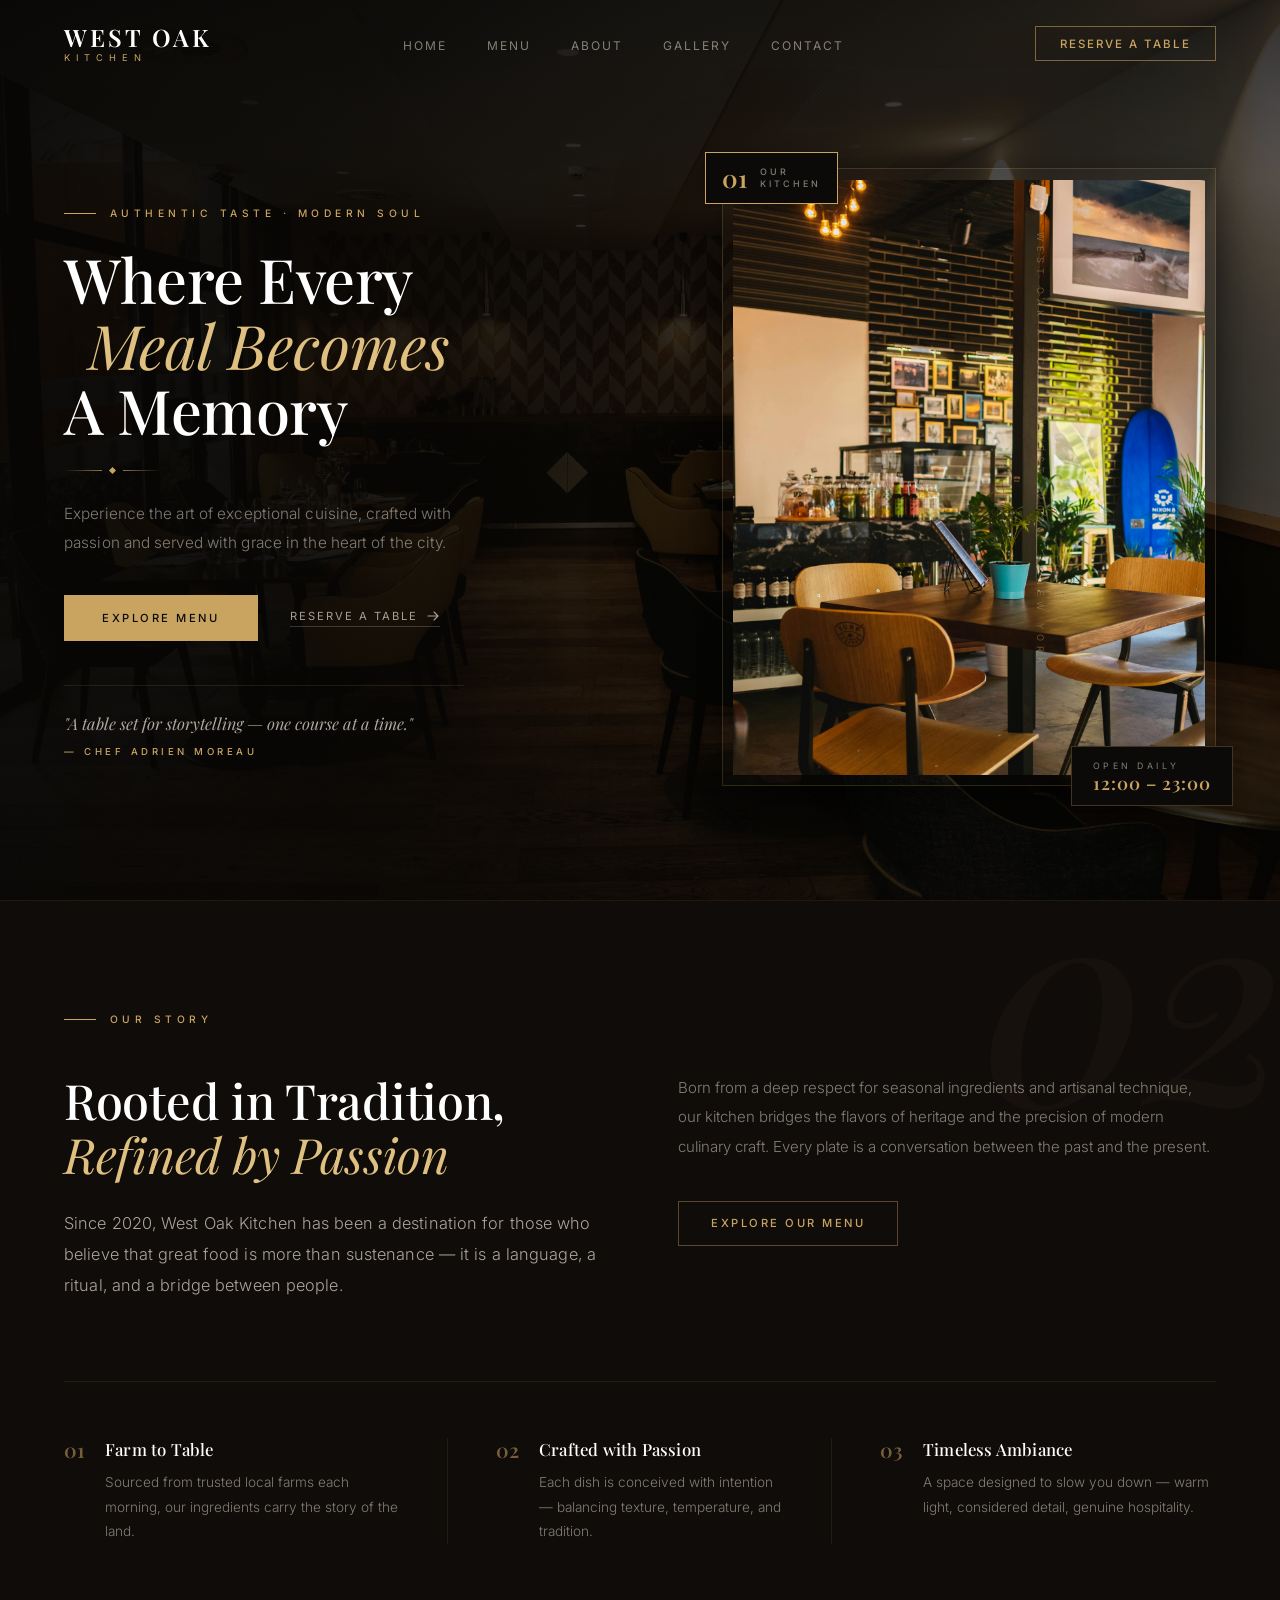
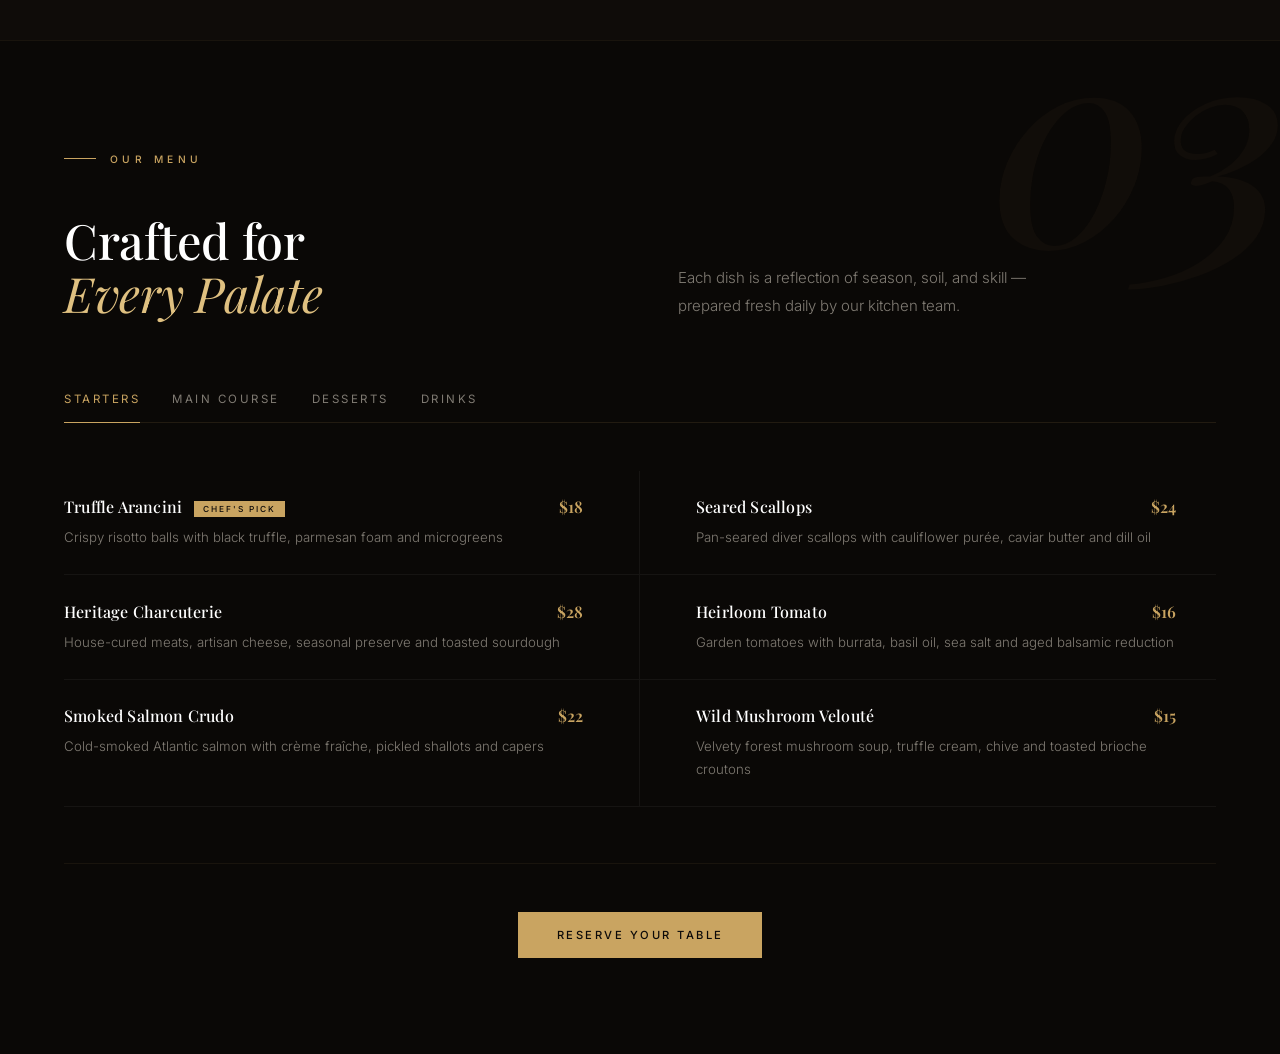
==== index.html @ 32e5a301 "Add About section with content and styling for enhanced storytelling" ====
<!DOCTYPE html>
<html lang="en">
<head>
    <meta charset="UTF-8">
    <meta name="viewport" content="width=device-width, initial-scale=1.0">
    <title>West Oak Kitchen — Fine Dining</title>
    <link rel="preconnect" href="https://fonts.googleapis.com">
    <link rel="preconnect" href="https://fonts.gstatic.com" crossorigin>
    <link href="https://fonts.googleapis.com/css2?family=Playfair+Display:ital,wght@0,400;0,500;0,600;0,700;1,400;1,500&family=Inter:wght@300;400;500;600&display=swap" rel="stylesheet">
    <link rel="stylesheet" href="style.css">
</head>
<body>

    <!-- ===== NAVIGATION ===== -->
    <nav class="navbar" id="navbar">
        <div class="nav-container">

            <a href="#home" class="nav-logo">
                <span class="logo-main">West Oak</span>
                <span class="logo-sub">Kitchen</span>
            </a>

            <ul class="nav-links" id="navLinks">
                <li><a href="#home">Home</a></li>
                <li><a href="#menu">Menu</a></li>
                <li><a href="#about">About</a></li>
                <li><a href="#gallery">Gallery</a></li>
                <li><a href="#contact">Contact</a></li>
            </ul>

            <a href="#reserve" class="nav-reserve">Reserve a Table</a>

            <button class="hamburger" id="hamburger" aria-label="Toggle menu">
                <span></span>
                <span></span>
                <span></span>
            </button>

        </div>
    </nav>

    <!-- ===== HERO SECTION ===== -->
    <section class="hero" id="home">

        <div class="hero-bg">
            <img src="images/herobg.jpg" alt="">
        </div>
        <div class="hero-overlay"></div>

     
        <div class="hero-side" aria-hidden="true">
            <span>West Oak Kitchen &nbsp;·&nbsp; Est. 2020 &nbsp;·&nbsp; New York</span>
        </div>

        <div class="hero-grid">

            <div class="hero-text">

                <div class="hero-tag">
                    <span class="tag-line"></span>
                    <span class="tag-text">AUTHENTIC TASTE · MODERN SOUL</span>
                </div>

                <h1 class="hero-title">
                    <span class="t-reg">Where Every</span>
                    <em class="t-italic">Meal Becomes</em>
                    <span class="t-reg">A Memory</span>
                </h1>

                <div class="hero-ornament">
                    <span class="orn-line"></span>
                    <span class="orn-diamond"></span>
                    <span class="orn-line"></span>
                </div>

                <p class="hero-desc">
                    Experience the art of exceptional cuisine, crafted with passion
                    and served with grace in the heart of the city.
                </p>

                <div class="hero-actions">
                    <a href="#menu" class="btn-fill">Explore Menu</a>
                    <a href="#reserve" class="btn-link">
                        Reserve a Table
                        <svg width="14" height="14" viewBox="0 0 14 14" fill="none" aria-hidden="true">
                            <path d="M2 7h10M8 3l4 4-4 4" stroke="currentColor" stroke-width="1.1" stroke-linecap="round" stroke-linejoin="round"/>
                        </svg>
                    </a>
                </div>

                <div class="hero-signature">
                    <p class="sig-quote">"A table set for storytelling — one course at a time."</p>
                    <span class="sig-author">— Chef Adrien Moreau</span>
                </div>

            </div>

            <div class="hero-visual">
                <div class="visual-frame">

                    <div class="visual-tag">
                        <span class="visual-num">01</span>
                        <span class="visual-label">Our<br>Kitchen</span>
                    </div>

                    <img src="images/herosection.jpg" alt="West Oak Kitchen interior">

                    <div class="visual-caption">
                        <span class="cap-label">Open Daily</span>
                        <strong class="cap-time">12:00 – 23:00</strong>
                    </div>

                </div>
            </div>

        </div>

    </section>


    <!-- ===== ABOUT SECTION ===== -->
    <section class="about" id="about">

        <span class="about-num" aria-hidden="true">02</span>

        <div class="about-container">

            <div class="section-tag">
                <span class="tag-line"></span>
                <span class="tag-text">Our Story</span>
            </div>

            <div class="about-grid">

                <div class="about-left">
                    <h2 class="about-title">
                        Rooted in Tradition,<br>
                        <em>Refined by Passion</em>
                    </h2>
                    <p class="about-lead">
                        Since 2020, West Oak Kitchen has been a destination for those who believe
                        that great food is more than sustenance — it is a language, a ritual,
                        and a bridge between people.
                    </p>
                </div>

                <div class="about-right">
                    <p class="about-body">
                        Born from a deep respect for seasonal ingredients and artisanal technique,
                        our kitchen bridges the flavors of heritage and the precision of modern
                        culinary craft. Every plate is a conversation between the past and the present.
                    </p>
                    <a href="#menu" class="btn-outline-gold">Explore Our Menu</a>
                </div>

            </div>

            <div class="about-pillars">

                <div class="pillar">
                    <span class="pillar-num">01</span>
                    <div class="pillar-body">
                        <h3 class="pillar-title">Farm to Table</h3>
                        <p class="pillar-text">Sourced from trusted local farms each morning, our ingredients carry the story of the land.</p>
                    </div>
                </div>

                <div class="pillar">
                    <span class="pillar-num">02</span>
                    <div class="pillar-body">
                        <h3 class="pillar-title">Crafted with Passion</h3>
                        <p class="pillar-text">Each dish is conceived with intention — balancing texture, temperature, and tradition.</p>
                    </div>
                </div>

                <div class="pillar">
                    <span class="pillar-num">03</span>
                    <div class="pillar-body">
                        <h3 class="pillar-title">Timeless Ambiance</h3>
                        <p class="pillar-text">A space designed to slow you down — warm light, considered detail, genuine hospitality.</p>
                    </div>
                </div>

            </div>

        </div>

    </section>


    <!-- ===== MENU SECTION ===== -->
    <section class="menu" id="menu">

        <span class="menu-num" aria-hidden="true">03</span>

        <div class="menu-container">

            <div class="menu-header">
                <div class="section-tag">
                    <span class="tag-line"></span>
                    <span class="tag-text">Our Menu</span>
                </div>
                <div class="menu-header-grid">
                    <h2 class="menu-title">
                        Crafted for<br>
                        <em>Every Palate</em>
                    </h2>
                    <p class="menu-intro">
                        Each dish is a reflection of season, soil, and skill —
                        prepared fresh daily by our kitchen team.
                    </p>
                </div>
            </div>

            <div class="menu-tabs" role="tablist">
                <button class="tab active" data-tab="starters">Starters</button>
                <button class="tab" data-tab="mains">Main Course</button>
                <button class="tab" data-tab="desserts">Desserts</button>
                <button class="tab" data-tab="drinks">Drinks</button>
            </div>

            <!-- Starters -->
            <div class="menu-panel active" id="starters">
                <div class="menu-grid">
                    <div class="menu-item">
                        <div class="item-top">
                            <h3 class="item-name">Truffle Arancini <span class="chef-pick">Chef's Pick</span></h3>
                            <span class="item-price">$18</span>
                        </div>
                        <p class="item-desc">Crispy risotto balls with black truffle, parmesan foam and microgreens</p>
                    </div>
                    <div class="menu-item">
                        <div class="item-top">
                            <h3 class="item-name">Seared Scallops</h3>
                            <span class="item-price">$24</span>
                        </div>
                        <p class="item-desc">Pan-seared diver scallops with cauliflower purée, caviar butter and dill oil</p>
                    </div>
                    <div class="menu-item">
                        <div class="item-top">
                            <h3 class="item-name">Heritage Charcuterie</h3>
                            <span class="item-price">$28</span>
                        </div>
                        <p class="item-desc">House-cured meats, artisan cheese, seasonal preserve and toasted sourdough</p>
                    </div>
                    <div class="menu-item">
                        <div class="item-top">
                            <h3 class="item-name">Heirloom Tomato</h3>
                            <span class="item-price">$16</span>
                        </div>
                        <p class="item-desc">Garden tomatoes with burrata, basil oil, sea salt and aged balsamic reduction</p>
                    </div>
                    <div class="menu-item">
                        <div class="item-top">
                            <h3 class="item-name">Smoked Salmon Crudo</h3>
                            <span class="item-price">$22</span>
                        </div>
                        <p class="item-desc">Cold-smoked Atlantic salmon with crème fraîche, pickled shallots and capers</p>
                    </div>
                    <div class="menu-item">
                        <div class="item-top">
                            <h3 class="item-name">Wild Mushroom Velouté</h3>
                            <span class="item-price">$15</span>
                        </div>
                        <p class="item-desc">Velvety forest mushroom soup, truffle cream, chive and toasted brioche croutons</p>
                    </div>
                </div>
            </div>

            <!-- Mains -->
            <div class="menu-panel" id="mains">
                <div class="menu-grid">
                    <div class="menu-item">
                        <div class="item-top">
                            <h3 class="item-name">Oak-Smoked Duck Breast <span class="chef-pick">Chef's Pick</span></h3>
                            <span class="item-price">$42</span>
                        </div>
                        <p class="item-desc">Slow-smoked duck with cherry reduction, roasted root vegetables and rich jus</p>
                    </div>
                    <div class="menu-item">
                        <div class="item-top">
                            <h3 class="item-name">Pan-Seared Halibut</h3>
                            <span class="item-price">$38</span>
                        </div>
                        <p class="item-desc">Wild Pacific halibut with saffron beurre blanc, fennel confit and sea herbs</p>
                    </div>
                    <div class="menu-item">
                        <div class="item-top">
                            <h3 class="item-name">Wagyu Short Rib</h3>
                            <span class="item-price">$54</span>
                        </div>
                        <p class="item-desc">48-hour braised Wagyu with truffle potato purée, glazed carrot and red wine jus</p>
                    </div>
                    <div class="menu-item">
                        <div class="item-top">
                            <h3 class="item-name">Wild Mushroom Risotto</h3>
                            <span class="item-price">$32</span>
                        </div>
                        <p class="item-desc">Seasonal forest mushrooms, aged parmesan, herb oil and crispy sage — vegetarian</p>
                    </div>
                    <div class="menu-item">
                        <div class="item-top">
                            <h3 class="item-name">Rack of Lamb</h3>
                            <span class="item-price">$48</span>
                        </div>
                        <p class="item-desc">Herb-crusted French rack with ratatouille, pommes dauphinoise and rosemary jus</p>
                    </div>
                    <div class="menu-item">
                        <div class="item-top">
                            <h3 class="item-name">Lobster Linguine</h3>
                            <span class="item-price">$44</span>
                        </div>
                        <p class="item-desc">Fresh hand-cut pasta with native lobster, cherry tomato, chilli and bisque butter</p>
                    </div>
                </div>
            </div>

            <!-- Desserts -->
            <div class="menu-panel" id="desserts">
                <div class="menu-grid">
                    <div class="menu-item">
                        <div class="item-top">
                            <h3 class="item-name">Dark Chocolate Fondant <span class="chef-pick">Chef's Pick</span></h3>
                            <span class="item-price">$14</span>
                        </div>
                        <p class="item-desc">Warm Valrhona chocolate with salted caramel ice cream and cocoa tuile</p>
                    </div>
                    <div class="menu-item">
                        <div class="item-top">
                            <h3 class="item-name">Crème Brûlée Trio</h3>
                            <span class="item-price">$16</span>
                        </div>
                        <p class="item-desc">Classic vanilla, lavender honey and espresso — served with fine butter biscuits</p>
                    </div>
                    <div class="menu-item">
                        <div class="item-top">
                            <h3 class="item-name">Seasonal Tart</h3>
                            <span class="item-price">$13</span>
                        </div>
                        <p class="item-desc">Buttery shortcrust with pastry cream, fresh market fruit and elderflower glaze</p>
                    </div>
                    <div class="menu-item">
                        <div class="item-top">
                            <h3 class="item-name">Artisan Cheese Board</h3>
                            <span class="item-price">$22</span>
                        </div>
                        <p class="item-desc">Five curated cheeses with honeycomb, fig jam, walnuts and sourdough crackers</p>
                    </div>
                </div>
            </div>

            <!-- Drinks -->
            <div class="menu-panel" id="drinks">
                <div class="menu-grid">
                    <div class="menu-item">
                        <div class="item-top">
                            <h3 class="item-name">West Oak Signature <span class="chef-pick">House Cocktail</span></h3>
                            <span class="item-price">$18</span>
                        </div>
                        <p class="item-desc">Aged bourbon, smoked maple syrup, angostura bitters, charred orange peel</p>
                    </div>
                    <div class="menu-item">
                        <div class="item-top">
                            <h3 class="item-name">Garden Spritz</h3>
                            <span class="item-price">$15</span>
                        </div>
                        <p class="item-desc">Elderflower liqueur, cucumber, fresh mint, prosecco and a hint of sea salt</p>
                    </div>
                    <div class="menu-item">
                        <div class="item-top">
                            <h3 class="item-name">Sommelier's Reserve</h3>
                            <span class="item-price">from $16</span>
                        </div>
                        <p class="item-desc">Curated wine by the glass — ask your server for today's selection and pairing notes</p>
                    </div>
                    <div class="menu-item">
                        <div class="item-top">
                            <h3 class="item-name">Artisan Coffee</h3>
                            <span class="item-price">$8</span>
                        </div>
                        <p class="item-desc">Single-origin pour over, cold brew or espresso — paired with a house petit four</p>
                    </div>
                </div>
            </div>

            <div class="menu-footer">
                <a href="#reserve" class="btn-fill">Reserve Your Table</a>
            </div>

        </div>

    </section>


    <script>
        const navbar   = document.getElementById('navbar');
        const hamburger = document.getElementById('hamburger');
        const navLinks  = document.getElementById('navLinks');

        window.addEventListener('scroll', () => {
            navbar.classList.toggle('scrolled', window.scrollY > 60);
        });

        hamburger.addEventListener('click', () => {
            hamburger.classList.toggle('open');
            navLinks.classList.toggle('open');
        });

        navLinks.querySelectorAll('a').forEach(link => {
            link.addEventListener('click', () => {
                hamburger.classList.remove('open');
                navLinks.classList.remove('open');
            });
        });
    </script>
</body>
</html>
---- style.css ----
:root {
    --gold:       #c9a461;
    --gold-light: #dfc080;
    --bg:         #0c0a09;
    --bg-glass:   rgba(10, 8, 6, 0.93);
    --text:       #f5ede0;
    --text-muted: rgba(245, 237, 224, 0.5);
    --border:     rgba(201, 164, 97, 0.2);
    --serif:      'Playfair Display', Georgia, serif;
    --sans:       'Inter', system-ui, sans-serif;
    --nav-h:      88px;
    --pad:        clamp(1.5rem, 5vw, 4.5rem);
    --ease:       cubic-bezier(0.25, 0.46, 0.45, 0.94);
}

*, *::before, *::after { margin: 0; padding: 0; box-sizing: border-box; }
html { scroll-behavior: smooth; }
body {
    font-family: var(--sans);
    background: var(--bg);
    color: var(--text);
    overflow-x: hidden;
    -webkit-font-smoothing: antialiased;
}
a  { text-decoration: none; color: inherit; }
ul { list-style: none; }
img { display: block; width: 100%; }


/* ─── NAV ─────────────────────────────────────────────── */

.navbar {
    position: fixed;
    inset: 0 0 auto 0;
    height: var(--nav-h);
    z-index: 999;
    display: flex;
    align-items: center;
    padding: 0 var(--pad);
    border-bottom: 1px solid transparent;
    transition: height .4s var(--ease), background .4s var(--ease), border-color .4s var(--ease);
}

.navbar.scrolled {
    height: 66px;
    background: var(--bg-glass);
    backdrop-filter: blur(20px);
    -webkit-backdrop-filter: blur(20px);
    border-bottom-color: var(--border);
}

.nav-container {
    max-width: 1300px;
    width: 100%;
    margin: 0 auto;
    display: flex;
    align-items: center;
    justify-content: space-between;
    gap: 2rem;
}

.nav-logo {
    display: flex;
    flex-direction: column;
    line-height: 1;
    flex-shrink: 0;
}
.logo-main {
    font-family: var(--serif);
    font-size: 1.5rem;
    font-weight: 600;
    letter-spacing: 3px;
    text-transform: uppercase;
    color: #fff;
}
.logo-sub {
    font-size: 0.58rem;
    letter-spacing: 6px;
    text-transform: uppercase;
    color: var(--gold);
    margin-top: 4px;
}

.nav-links {
    display: flex;
    gap: 2.5rem;
    align-items: center;
}
.nav-links a {
    font-size: 0.75rem;
    letter-spacing: 2px;
    text-transform: uppercase;
    color: var(--text-muted);
    position: relative;
    padding-bottom: 3px;
    transition: color .25s;
}
.nav-links a::after {
    content: '';
    position: absolute;
    bottom: 0; left: 0;
    width: 0; height: 1px;
    background: var(--gold);
    transition: width .3s var(--ease);
}
.nav-links a:hover { color: var(--gold); }
.nav-links a:hover::after { width: 100%; }

.nav-reserve {
    flex-shrink: 0;
    font-size: 0.72rem;
    font-weight: 500;
    letter-spacing: 2px;
    text-transform: uppercase;
    color: var(--gold);
    padding: 0.6rem 1.5rem;
    border: 1px solid rgba(201, 164, 97, 0.55);
    transition: background .25s, color .25s, border-color .25s;
}
.nav-reserve:hover {
    background: var(--gold);
    border-color: var(--gold);
    color: var(--bg);
}

.hamburger {
    display: none;
    flex-direction: column;
    justify-content: center;
    gap: 6px;
    width: 32px; height: 32px;
    background: none;
    border: none;
    cursor: pointer;
}
.hamburger span {
    display: block;
    height: 1px;
    background: #fff;
    transition: transform .3s var(--ease), opacity .3s;
    transform-origin: center;
}
.hamburger.open span:nth-child(1) { transform: translateY(7px) rotate(45deg); }
.hamburger.open span:nth-child(2) { opacity: 0; transform: scaleX(0); }
.hamburger.open span:nth-child(3) { transform: translateY(-7px) rotate(-45deg); }


/* ─── HERO ────────────────────────────────────────────── */

.hero {
    position: relative;
    min-height: 100vh;
    background: var(--bg);
    overflow: hidden;
    display: flex;
    align-items: center;
}

.hero-bg {
    position: absolute;
    inset: 0;
    z-index: 0;
}
.hero-bg img {
    width: 100%;
    height: 100%;
    object-fit: cover;
    object-position: center 30%;
}

.hero-overlay {
    position: absolute;
    inset: 0;
    z-index: 1;
    background:
        linear-gradient(to right,
            rgba(8, 6, 4, 0.96) 0%,
            rgba(8, 6, 4, 0.90) 30%,
            rgba(8, 6, 4, 0.78) 55%,
            rgba(8, 6, 4, 0.65) 100%
        ),
        linear-gradient(to bottom,
            rgba(8, 6, 4, 0.5) 0%,
            transparent 20%,
            transparent 75%,
            rgba(8, 6, 4, 0.4) 100%
        );
}

.hero-watermark {
    position: absolute;
    top: 50%;
    left: -2vw;
    transform: translateY(-54%);
    font-family: var(--serif);
    font-style: italic;
    font-weight: 500;
    font-size: clamp(18rem, 32vw, 38rem);
    line-height: 1;
    color: rgba(201, 164, 97, 0.045);
    pointer-events: none;
    user-select: none;
    z-index: 2;
}

.hero-side {
    position: absolute;
    right: 1.2rem;
    top: 50%;
    transform: translateY(-50%) rotate(90deg);
    transform-origin: center;
    z-index: 4;
    pointer-events: none;
}
.hero-side span {
    font-size: 0.58rem;
    letter-spacing: 5px;
    text-transform: uppercase;
    color: rgba(201, 164, 97, 0.4);
    white-space: nowrap;
}

.hero-grid {
    position: relative;
    z-index: 3;
    max-width: 1300px;
    width: 100%;
    margin: 0 auto;
    padding: calc(var(--nav-h) + 2.5rem) var(--pad) 4rem;
    display: grid;
    grid-template-columns: 1.15fr 1fr;
    gap: clamp(3rem, 7vw, 7rem);
    align-items: center;
}

.hero-text {
    position: relative;
    z-index: 2;
}

.hero-tag {
    display: flex;
    align-items: center;
    gap: 0.85rem;
    margin-bottom: 1.75rem;
}
.tag-line {
    display: block;
    width: 32px;
    height: 1px;
    background: var(--gold);
    flex-shrink: 0;
}
.tag-text {
    font-size: 0.64rem;
    font-weight: 500;
    letter-spacing: 4.5px;
    text-transform: uppercase;
    color: var(--gold);
}

.hero-title {
    font-family: var(--serif);
    font-size: clamp(2.6rem, 4.8vw, 4.6rem);
    line-height: 1.04;
    color: #fff;
    display: flex;
    flex-direction: column;
    margin-bottom: 1.6rem;
}
.t-reg   { font-weight: 500; letter-spacing: -0.5px; }
.t-italic {
    font-style: italic;
    font-weight: 400;
    color: var(--gold-light);
    padding-left: 1.5rem;
    margin: 0.03em 0;
}

.hero-ornament {
    display: flex;
    align-items: center;
    gap: 0.5rem;
    margin-bottom: 1.6rem;
    width: 96px;
}
.orn-line {
    flex: 1;
    height: 1px;
    background: linear-gradient(to right, transparent, rgba(201, 164, 97, 0.7));
}
.orn-line:last-child {
    background: linear-gradient(to left, transparent, rgba(201, 164, 97, 0.7));
}
.orn-diamond {
    width: 5px;
    height: 5px;
    background: var(--gold);
    transform: rotate(45deg);
    flex-shrink: 0;
}

.hero-desc {
    font-size: 0.96rem;
    font-weight: 300;
    line-height: 1.9;
    color: var(--text-muted);
    max-width: 430px;
    margin-bottom: 2.4rem;
    letter-spacing: 0.1px;
}

.hero-actions {
    display: flex;
    align-items: center;
    gap: 2rem;
    flex-wrap: wrap;
    margin-bottom: 2.75rem;
}

.btn-fill {
    display: inline-flex;
    align-items: center;
    font-size: 0.7rem;
    font-weight: 500;
    letter-spacing: 2.5px;
    text-transform: uppercase;
    padding: 1rem 2.4rem;
    background: var(--gold);
    color: var(--bg);
    transition: background .25s, transform .25s, box-shadow .25s;
}
.btn-fill:hover {
    background: var(--gold-light);
    transform: translateY(-2px);
    box-shadow: 0 14px 32px rgba(201, 164, 97, 0.2);
}

.btn-link {
    display: inline-flex;
    align-items: center;
    gap: 0.5rem;
    font-size: 0.7rem;
    font-weight: 400;
    letter-spacing: 2px;
    text-transform: uppercase;
    color: rgba(245, 237, 224, 0.65);
    border-bottom: 1px solid rgba(245, 237, 224, 0.2);
    padding-bottom: 3px;
    transition: color .25s, border-color .25s;
}
.btn-link svg { transition: transform .25s var(--ease); }
.btn-link:hover { color: var(--gold); border-color: rgba(201, 164, 97, 0.5); }
.btn-link:hover svg { transform: translateX(5px); }

.hero-signature {
    border-top: 1px solid rgba(201, 164, 97, 0.13);
    padding-top: 1.5rem;
    max-width: 400px;
}
.sig-quote {
    font-family: var(--serif);
    font-style: italic;
    font-size: 1.02rem;
    font-weight: 400;
    color: rgba(245, 237, 224, 0.7);
    line-height: 1.6;
    margin-bottom: 0.6rem;
}
.sig-author {
    display: block;
    font-size: 0.6rem;
    letter-spacing: 3.5px;
    text-transform: uppercase;
    color: var(--gold);
    font-weight: 500;
}

/* ─── Image card ── */

.hero-visual {
    position: relative;
    z-index: 2;
    padding: 1.2rem 0 1.8rem 0;
}

.visual-frame {
    position: relative;
    aspect-ratio: 4 / 5;
    width: 100%;
    border: 1px solid rgba(201, 164, 97, 0.2);
    padding: 0.65rem;
    box-shadow:
        0 35px 90px rgba(0, 0, 0, 0.55),
        0  8px 24px rgba(0, 0, 0, 0.3);
}
.visual-frame img {
    width: 100%;
    height: 100%;
    object-fit: cover;
    object-position: center;
    display: block;
}

.visual-tag {
    position: absolute;
    top: -1.1rem;
    left: -1.1rem;
    background: var(--bg);
    border: 1px solid var(--gold);
    padding: 0.8rem 1rem;
    display: flex;
    align-items: center;
    gap: 0.8rem;
    z-index: 3;
}
.visual-num {
    font-family: var(--serif);
    font-size: 1.55rem;
    font-weight: 600;
    color: var(--gold);
    line-height: 1;
}
.visual-label {
    font-size: 0.56rem;
    letter-spacing: 3px;
    text-transform: uppercase;
    color: var(--text-muted);
    line-height: 1.4;
    font-weight: 500;
}

.visual-caption {
    position: absolute;
    bottom: -1.3rem;
    right: -1.1rem;
    background: var(--bg);
    border: 1px solid rgba(201, 164, 97, 0.28);
    padding: 0.8rem 1.3rem;
    display: flex;
    flex-direction: column;
    align-items: flex-start;
    gap: 0.2rem;
    z-index: 3;
    min-width: 155px;
}
.cap-label {
    font-size: 0.55rem;
    letter-spacing: 3.5px;
    text-transform: uppercase;
    color: var(--text-muted);
}
.cap-time {
    font-family: var(--serif);
    font-size: 1.1rem;
    font-weight: 600;
    color: var(--gold);
    letter-spacing: 1px;
    line-height: 1;
}


/* ─── ABOUT ───────────────────────────────────────────── */

.about {
    position: relative;
    background: #0f0c09;
    padding: 7rem 0 6rem;
    overflow: hidden;
    border-top: 1px solid rgba(201, 164, 97, 0.08);
}

.about-num {
    position: absolute;
    top: -0.18em;
    right: -0.04em;
    font-family: var(--serif);
    font-style: italic;
    font-weight: 500;
    font-size: clamp(14rem, 22vw, 28rem);
    line-height: 1;
    color: rgba(201, 164, 97, 0.03);
    pointer-events: none;
    user-select: none;
    z-index: 0;
}

.about-container {
    position: relative;
    z-index: 2;
    max-width: 1300px;
    width: 100%;
    margin: 0 auto;
    padding: 0 var(--pad);
}

.section-tag {
    display: flex;
    align-items: center;
    gap: 0.85rem;
    margin-bottom: 3rem;
}

.about-grid {
    display: grid;
    grid-template-columns: 1fr 1fr;
    gap: clamp(3rem, 6vw, 6rem);
    align-items: start;
    margin-bottom: 5rem;
}

.about-title {
    font-family: var(--serif);
    font-size: clamp(2rem, 3.8vw, 3.6rem);
    font-weight: 500;
    line-height: 1.1;
    color: #fff;
    margin-bottom: 1.75rem;
    letter-spacing: -0.3px;
}
.about-title em {
    font-style: italic;
    font-weight: 400;
    color: var(--gold-light);
}

.about-lead {
    font-size: 1.02rem;
    font-weight: 300;
    line-height: 1.9;
    color: rgba(245, 237, 224, 0.68);
    letter-spacing: 0.1px;
}

.about-body {
    font-size: 0.94rem;
    font-weight: 300;
    line-height: 1.95;
    color: var(--text-muted);
    margin-bottom: 2.5rem;
}

.btn-outline-gold {
    display: inline-flex;
    align-items: center;
    gap: 0.6rem;
    font-size: 0.7rem;
    font-weight: 500;
    letter-spacing: 2.5px;
    text-transform: uppercase;
    color: var(--gold);
    border: 1px solid rgba(201, 164, 97, 0.4);
    padding: 0.9rem 2rem;
    transition: background .25s, border-color .25s, color .25s;
}
.btn-outline-gold:hover {
    background: var(--gold);
    border-color: var(--gold);
    color: var(--bg);
}

.about-pillars {
    display: grid;
    grid-template-columns: repeat(3, 1fr);
    gap: 0;
    border-top: 1px solid rgba(201, 164, 97, 0.1);
    padding-top: 3.5rem;
}

.pillar {
    display: flex;
    gap: 1.25rem;
    align-items: flex-start;
    padding-right: 3rem;
    position: relative;
}
.pillar:not(:last-child)::after {
    content: '';
    position: absolute;
    right: 0; top: 0; bottom: 0;
    width: 1px;
    background: rgba(201, 164, 97, 0.1);
}
.pillar:not(:first-child) { padding-left: 3rem; padding-right: 3rem; }
.pillar:last-child        { padding-right: 0; }

.pillar-num {
    font-family: var(--serif);
    font-size: 1.25rem;
    font-weight: 600;
    color: var(--gold);
    opacity: 0.55;
    line-height: 1;
    flex-shrink: 0;
    margin-top: 0.15rem;
}

.pillar-title {
    font-family: var(--serif);
    font-size: 1.05rem;
    font-weight: 500;
    color: #fff;
    margin-bottom: 0.65rem;
    letter-spacing: 0.2px;
}

.pillar-text {
    font-size: 0.85rem;
    font-weight: 300;
    line-height: 1.8;
    color: var(--text-muted);
}


/* ─── MENU ────────────────────────────────────────────── */

.menu {
    position: relative;
    background: #0a0806;
    padding: 7rem 0 6rem;
    overflow: hidden;
    border-top: 1px solid rgba(201, 164, 97, 0.08);
}

.menu-num {
    position: absolute;
    top: -0.18em;
    right: -0.04em;
    font-family: var(--serif);
    font-style: italic;
    font-weight: 500;
    font-size: clamp(14rem, 22vw, 28rem);
    line-height: 1;
    color: rgba(201, 164, 97, 0.03);
    pointer-events: none;
    user-select: none;
    z-index: 0;
}

.menu-container {
    position: relative;
    z-index: 2;
    max-width: 1300px;
    width: 100%;
    margin: 0 auto;
    padding: 0 var(--pad);
}

.menu-header {
    margin-bottom: 3.5rem;
}

.menu-header-grid {
    display: grid;
    grid-template-columns: 1fr 1fr;
    gap: clamp(3rem, 6vw, 6rem);
    align-items: end;
    margin-top: 1.5rem;
}

.menu-title {
    font-family: var(--serif);
    font-size: clamp(2rem, 3.8vw, 3.6rem);
    font-weight: 500;
    line-height: 1.1;
    color: #fff;
    letter-spacing: -0.3px;
}
.menu-title em {
    font-style: italic;
    font-weight: 400;
    color: var(--gold-light);
}

.menu-intro {
    font-size: 0.94rem;
    font-weight: 300;
    line-height: 1.85;
    color: var(--text-muted);
    max-width: 400px;
}

.menu-tabs {
    display: flex;
    gap: 0;
    border-bottom: 1px solid rgba(201, 164, 97, 0.12);
    margin-bottom: 3rem;
}

.tab {
    background: none;
    border: none;
    font-family: var(--sans);
    font-size: 0.72rem;
    font-weight: 400;
    letter-spacing: 2.5px;
    text-transform: uppercase;
    color: var(--text-muted);
    padding: 1rem 2rem 1rem 0;
    cursor: pointer;
    position: relative;
    transition: color .25s;
}
.tab::after {
    content: '';
    position: absolute;
    bottom: -1px; left: 0;
    width: 0; height: 1px;
    background: var(--gold);
    transition: width .3s var(--ease);
}
.tab:hover { color: rgba(245, 237, 224, 0.8); }
.tab.active { color: var(--gold); }
.tab.active::after { width: calc(100% - 2rem); }

.menu-panel {
    display: none;
}
.menu-panel.active {
    display: block;
    animation: fadeUp .35s var(--ease);
}

@keyframes fadeUp {
    from { opacity: 0; transform: translateY(12px); }
    to   { opacity: 1; transform: translateY(0); }
}

.menu-grid {
    display: grid;
    grid-template-columns: 1fr 1fr;
    gap: 0;
}

.menu-item {
    padding: 1.6rem 2.5rem 1.6rem 0;
    border-bottom: 1px solid rgba(245, 237, 224, 0.05);
    position: relative;
    transition: padding-left .25s var(--ease);
}
.menu-item::before {
    content: '';
    position: absolute;
    left: 0; top: 20%; bottom: 20%;
    width: 1.5px;
    background: var(--gold);
    transform: scaleY(0);
    transform-origin: center;
    transition: transform .25s var(--ease);
}
.menu-item:hover { padding-left: 1rem; }
.menu-item:hover::before { transform: scaleY(1); }

.menu-grid > .menu-item:nth-child(odd) {
    border-right: 1px solid rgba(245, 237, 224, 0.05);
    padding-right: 3.5rem;
}
.menu-grid > .menu-item:nth-child(even) {
    padding-left: 3.5rem;
}
.menu-grid > .menu-item:nth-child(even):hover {
    padding-left: calc(3.5rem + 1rem);
}
.menu-grid > .menu-item:nth-child(even)::before {
    left: 3.5rem;
}

.item-top {
    display: flex;
    align-items: baseline;
    justify-content: space-between;
    gap: 1rem;
    margin-bottom: 0.5rem;
}

.item-name {
    font-family: var(--serif);
    font-size: 1rem;
    font-weight: 500;
    color: #fff;
    letter-spacing: 0.2px;
    line-height: 1.3;
}

.chef-pick {
    font-family: var(--sans);
    font-size: 0.52rem;
    font-weight: 500;
    letter-spacing: 2px;
    text-transform: uppercase;
    color: var(--bg);
    background: var(--gold);
    padding: 0.18rem 0.55rem;
    vertical-align: middle;
    margin-left: 0.5rem;
    white-space: nowrap;
}

.item-price {
    font-family: var(--serif);
    font-size: 1rem;
    font-weight: 600;
    color: var(--gold);
    white-space: nowrap;
    flex-shrink: 0;
}

.item-desc {
    font-size: 0.83rem;
    font-weight: 300;
    line-height: 1.7;
    color: var(--text-muted);
}

.menu-footer {
    margin-top: 3.5rem;
    display: flex;
    justify-content: center;
    padding-top: 3rem;
    border-top: 1px solid rgba(201, 164, 97, 0.08);
}


/* ─── RESPONSIVE ──────────────────────────────────────── */

@media (max-width: 900px) {
    .about-grid    { grid-template-columns: 1fr; gap: 2.5rem; }
    .about-pillars { grid-template-columns: 1fr; gap: 2.5rem; padding-top: 2.5rem; }
    .pillar        { padding: 0 0 2.5rem 0; }
    .pillar:not(:last-child)::after { top: auto; bottom: 0; left: 0; right: 0; width: auto; height: 1px; }
    .pillar:not(:first-child) { padding-left: 0; }
}

@media (max-width: 900px) {
    .nav-links,
    .nav-reserve { display: none; }
    .hamburger   { display: flex; }

    .nav-links.open {
        display: flex;
        flex-direction: column;
        align-items: flex-start;
        position: fixed;
        top: 66px; left: 0; right: 0;
        background: var(--bg-glass);
        backdrop-filter: blur(20px);
        -webkit-backdrop-filter: blur(20px);
        padding: 2rem var(--pad) 2.5rem;
        gap: 1.5rem;
        border-top: 1px solid var(--border);
    }
    .nav-links.open a { font-size: 0.88rem; letter-spacing: 2px; }

    .hero-grid {
        grid-template-columns: 1fr;
        gap: 4rem;
        padding-top: calc(var(--nav-h) + 2rem);
        padding-bottom: 5rem;
    }
    .hero-visual {
        max-width: 400px;
        margin: 0 auto;
        padding: 1.2rem 1.2rem 1.8rem 0;
    }
    .hero-side { display: none; }
    .hero-watermark { opacity: 0.5; }
}

@media (max-width: 600px) {
    :root { --nav-h: 66px; }

    .hero-watermark { display: none; }
    .hero-actions   { flex-direction: column; align-items: flex-start; gap: 1.2rem; }
    .btn-fill       { width: 100%; justify-content: center; }
    .hero-visual    { max-width: 100%; padding-right: 1rem; }
    .visual-num     { font-size: 1.2rem; }
    .cap-time       { font-size: 0.95rem; }
}
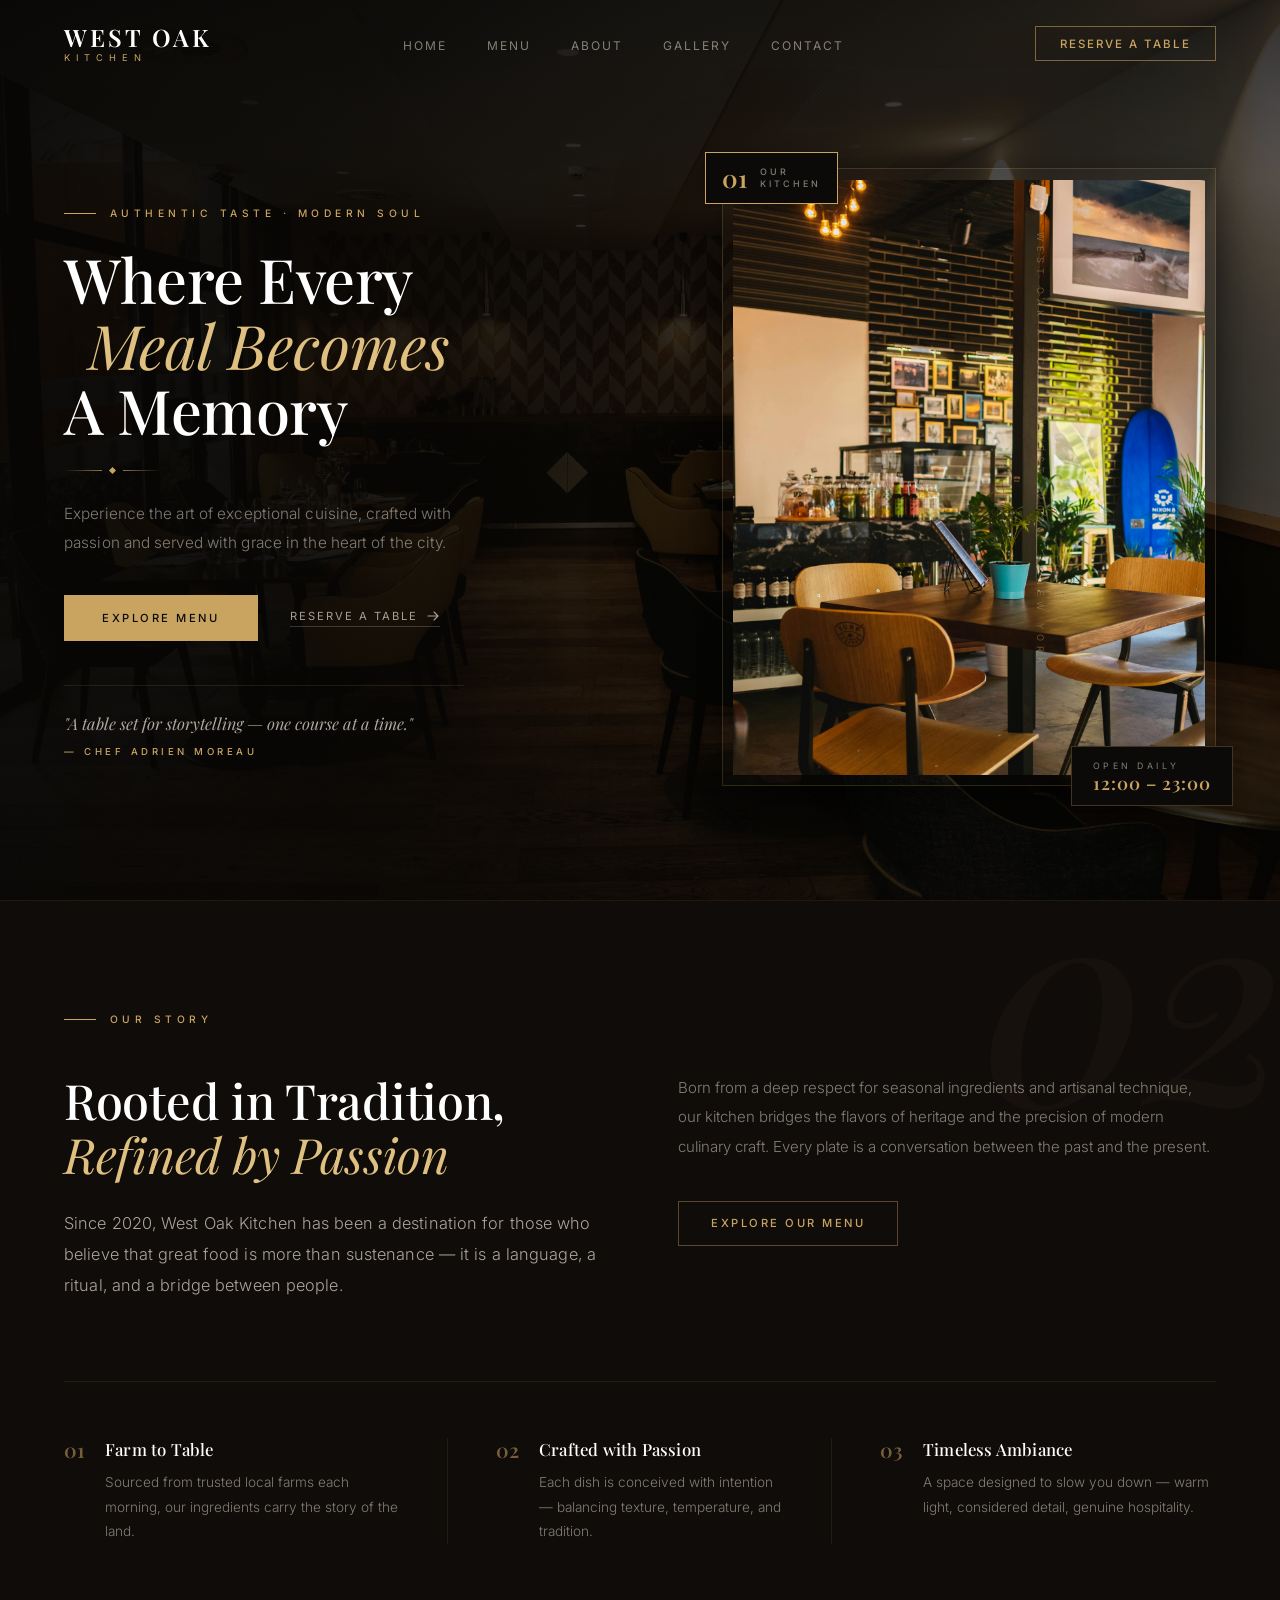
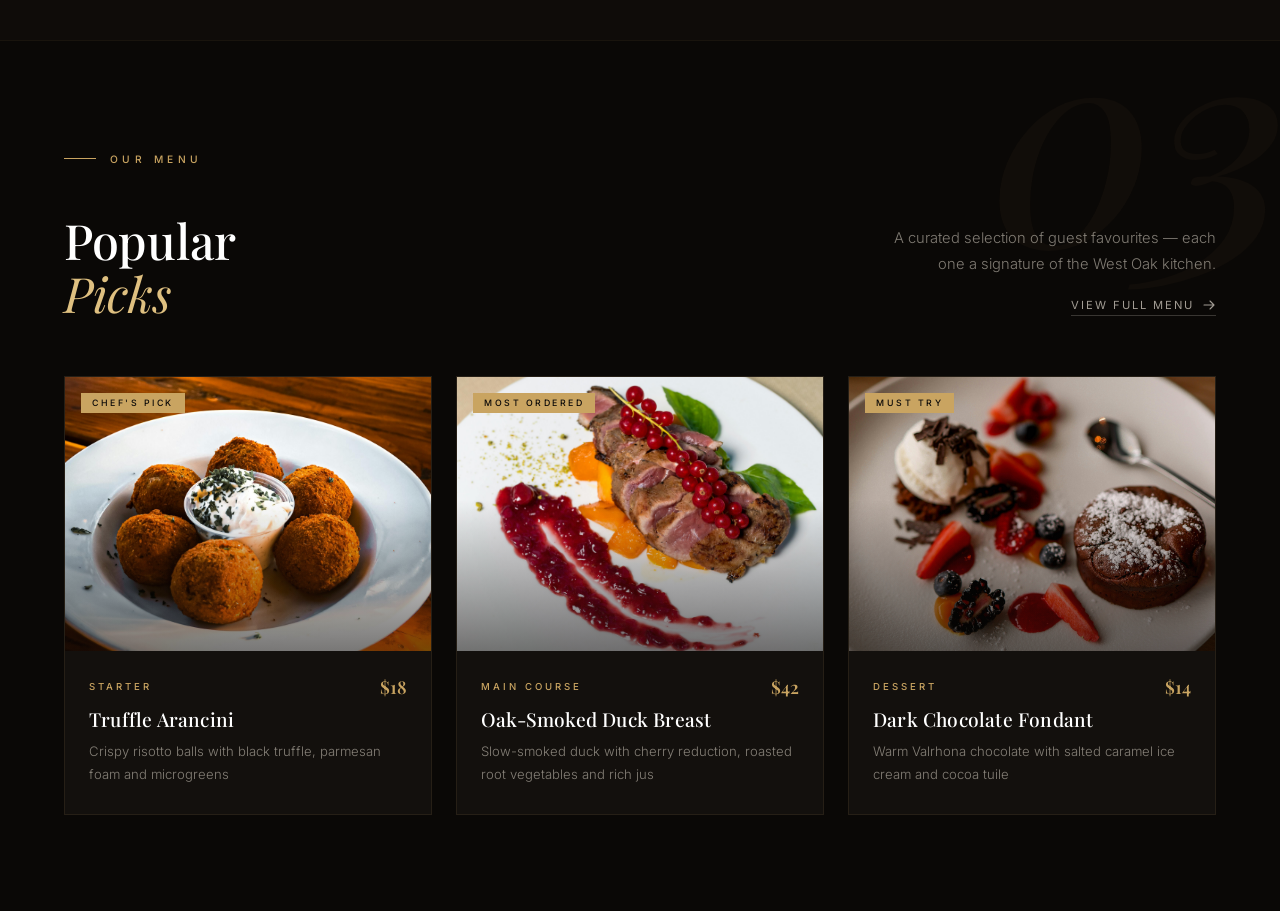
==== commit dcec86e4: "Updated Menu section and Added images" ====
--- a/index.html
+++ b/index.html
@@ -196,195 +196,74 @@
         <div class="menu-container">
 
             <div class="menu-header">
-                <div class="section-tag">
-                    <span class="tag-line"></span>
-                    <span class="tag-text">Our Menu</span>
-                </div>
-                <div class="menu-header-grid">
+                <div class="menu-header-left">
+                    <div class="section-tag">
+                        <span class="tag-line"></span>
+                        <span class="tag-text">Our Menu</span>
+                    </div>
                     <h2 class="menu-title">
-                        Crafted for<br>
-                        <em>Every Palate</em>
+                        Popular<br>
+                        <em>Picks</em>
                     </h2>
-                    <p class="menu-intro">
-                        Each dish is a reflection of season, soil, and skill —
-                        prepared fresh daily by our kitchen team.
-                    </p>
-                </div>
-            </div>
-
-            <div class="menu-tabs" role="tablist">
-                <button class="tab active" data-tab="starters">Starters</button>
-                <button class="tab" data-tab="mains">Main Course</button>
-                <button class="tab" data-tab="desserts">Desserts</button>
-                <button class="tab" data-tab="drinks">Drinks</button>
-            </div>
-
-            <!-- Starters -->
-            <div class="menu-panel active" id="starters">
-                <div class="menu-grid">
-                    <div class="menu-item">
-                        <div class="item-top">
-                            <h3 class="item-name">Truffle Arancini <span class="chef-pick">Chef's Pick</span></h3>
-                            <span class="item-price">$18</span>
+                </div>
+                <div class="menu-header-right">
+                    <p class="menu-intro">A curated selection of guest favourites — each one a signature of the West Oak kitchen.</p>
+                    <a href="menu.html" class="btn-link">
+                        View Full Menu
+                        <svg width="14" height="14" viewBox="0 0 14 14" fill="none" aria-hidden="true">
+                            <path d="M2 7h10M8 3l4 4-4 4" stroke="currentColor" stroke-width="1.1" stroke-linecap="round" stroke-linejoin="round"/>
+                        </svg>
+                    </a>
+                </div>
+            </div>
+
+            <div class="dish-grid">
+
+                <div class="dish-card">
+                    <div class="dish-img">
+                        <img src="images/item1.jpg" alt="Truffle Arancini">
+                        <span class="dish-badge">Chef's Pick</span>
+                    </div>
+                    <div class="dish-info">
+                        <div class="dish-top">
+                            <span class="dish-cat">Starter</span>
+                            <span class="dish-price">$18</span>
                         </div>
-                        <p class="item-desc">Crispy risotto balls with black truffle, parmesan foam and microgreens</p>
-                    </div>
-                    <div class="menu-item">
-                        <div class="item-top">
-                            <h3 class="item-name">Seared Scallops</h3>
-                            <span class="item-price">$24</span>
+                        <h3 class="dish-name">Truffle Arancini</h3>
+                        <p class="dish-desc">Crispy risotto balls with black truffle, parmesan foam and microgreens</p>
+                    </div>
+                </div>
+
+                <div class="dish-card">
+                    <div class="dish-img">
+                        <img src="images/item2.jpg" alt="Oak-Smoked Duck Breast">
+                        <span class="dish-badge">Most Ordered</span>
+                    </div>
+                    <div class="dish-info">
+                        <div class="dish-top">
+                            <span class="dish-cat">Main Course</span>
+                            <span class="dish-price">$42</span>
                         </div>
-                        <p class="item-desc">Pan-seared diver scallops with cauliflower purée, caviar butter and dill oil</p>
-                    </div>
-                    <div class="menu-item">
-                        <div class="item-top">
-                            <h3 class="item-name">Heritage Charcuterie</h3>
-                            <span class="item-price">$28</span>
+                        <h3 class="dish-name">Oak-Smoked Duck Breast</h3>
+                        <p class="dish-desc">Slow-smoked duck with cherry reduction, roasted root vegetables and rich jus</p>
+                    </div>
+                </div>
+
+                <div class="dish-card">
+                    <div class="dish-img">
+                        <img src="images/item3.jpg" alt="Dark Chocolate Fondant">
+                        <span class="dish-badge">Must Try</span>
+                    </div>
+                    <div class="dish-info">
+                        <div class="dish-top">
+                            <span class="dish-cat">Dessert</span>
+                            <span class="dish-price">$14</span>
                         </div>
-                        <p class="item-desc">House-cured meats, artisan cheese, seasonal preserve and toasted sourdough</p>
-                    </div>
-                    <div class="menu-item">
-                        <div class="item-top">
-                            <h3 class="item-name">Heirloom Tomato</h3>
-                            <span class="item-price">$16</span>
-                        </div>
-                        <p class="item-desc">Garden tomatoes with burrata, basil oil, sea salt and aged balsamic reduction</p>
-                    </div>
-                    <div class="menu-item">
-                        <div class="item-top">
-                            <h3 class="item-name">Smoked Salmon Crudo</h3>
-                            <span class="item-price">$22</span>
-                        </div>
-                        <p class="item-desc">Cold-smoked Atlantic salmon with crème fraîche, pickled shallots and capers</p>
-                    </div>
-                    <div class="menu-item">
-                        <div class="item-top">
-                            <h3 class="item-name">Wild Mushroom Velouté</h3>
-                            <span class="item-price">$15</span>
-                        </div>
-                        <p class="item-desc">Velvety forest mushroom soup, truffle cream, chive and toasted brioche croutons</p>
-                    </div>
-                </div>
-            </div>
-
-            <!-- Mains -->
-            <div class="menu-panel" id="mains">
-                <div class="menu-grid">
-                    <div class="menu-item">
-                        <div class="item-top">
-                            <h3 class="item-name">Oak-Smoked Duck Breast <span class="chef-pick">Chef's Pick</span></h3>
-                            <span class="item-price">$42</span>
-                        </div>
-                        <p class="item-desc">Slow-smoked duck with cherry reduction, roasted root vegetables and rich jus</p>
-                    </div>
-                    <div class="menu-item">
-                        <div class="item-top">
-                            <h3 class="item-name">Pan-Seared Halibut</h3>
-                            <span class="item-price">$38</span>
-                        </div>
-                        <p class="item-desc">Wild Pacific halibut with saffron beurre blanc, fennel confit and sea herbs</p>
-                    </div>
-                    <div class="menu-item">
-                        <div class="item-top">
-                            <h3 class="item-name">Wagyu Short Rib</h3>
-                            <span class="item-price">$54</span>
-                        </div>
-                        <p class="item-desc">48-hour braised Wagyu with truffle potato purée, glazed carrot and red wine jus</p>
-                    </div>
-                    <div class="menu-item">
-                        <div class="item-top">
-                            <h3 class="item-name">Wild Mushroom Risotto</h3>
-                            <span class="item-price">$32</span>
-                        </div>
-                        <p class="item-desc">Seasonal forest mushrooms, aged parmesan, herb oil and crispy sage — vegetarian</p>
-                    </div>
-                    <div class="menu-item">
-                        <div class="item-top">
-                            <h3 class="item-name">Rack of Lamb</h3>
-                            <span class="item-price">$48</span>
-                        </div>
-                        <p class="item-desc">Herb-crusted French rack with ratatouille, pommes dauphinoise and rosemary jus</p>
-                    </div>
-                    <div class="menu-item">
-                        <div class="item-top">
-                            <h3 class="item-name">Lobster Linguine</h3>
-                            <span class="item-price">$44</span>
-                        </div>
-                        <p class="item-desc">Fresh hand-cut pasta with native lobster, cherry tomato, chilli and bisque butter</p>
-                    </div>
-                </div>
-            </div>
-
-            <!-- Desserts -->
-            <div class="menu-panel" id="desserts">
-                <div class="menu-grid">
-                    <div class="menu-item">
-                        <div class="item-top">
-                            <h3 class="item-name">Dark Chocolate Fondant <span class="chef-pick">Chef's Pick</span></h3>
-                            <span class="item-price">$14</span>
-                        </div>
-                        <p class="item-desc">Warm Valrhona chocolate with salted caramel ice cream and cocoa tuile</p>
-                    </div>
-                    <div class="menu-item">
-                        <div class="item-top">
-                            <h3 class="item-name">Crème Brûlée Trio</h3>
-                            <span class="item-price">$16</span>
-                        </div>
-                        <p class="item-desc">Classic vanilla, lavender honey and espresso — served with fine butter biscuits</p>
-                    </div>
-                    <div class="menu-item">
-                        <div class="item-top">
-                            <h3 class="item-name">Seasonal Tart</h3>
-                            <span class="item-price">$13</span>
-                        </div>
-                        <p class="item-desc">Buttery shortcrust with pastry cream, fresh market fruit and elderflower glaze</p>
-                    </div>
-                    <div class="menu-item">
-                        <div class="item-top">
-                            <h3 class="item-name">Artisan Cheese Board</h3>
-                            <span class="item-price">$22</span>
-                        </div>
-                        <p class="item-desc">Five curated cheeses with honeycomb, fig jam, walnuts and sourdough crackers</p>
-                    </div>
-                </div>
-            </div>
-
-            <!-- Drinks -->
-            <div class="menu-panel" id="drinks">
-                <div class="menu-grid">
-                    <div class="menu-item">
-                        <div class="item-top">
-                            <h3 class="item-name">West Oak Signature <span class="chef-pick">House Cocktail</span></h3>
-                            <span class="item-price">$18</span>
-                        </div>
-                        <p class="item-desc">Aged bourbon, smoked maple syrup, angostura bitters, charred orange peel</p>
-                    </div>
-                    <div class="menu-item">
-                        <div class="item-top">
-                            <h3 class="item-name">Garden Spritz</h3>
-                            <span class="item-price">$15</span>
-                        </div>
-                        <p class="item-desc">Elderflower liqueur, cucumber, fresh mint, prosecco and a hint of sea salt</p>
-                    </div>
-                    <div class="menu-item">
-                        <div class="item-top">
-                            <h3 class="item-name">Sommelier's Reserve</h3>
-                            <span class="item-price">from $16</span>
-                        </div>
-                        <p class="item-desc">Curated wine by the glass — ask your server for today's selection and pairing notes</p>
-                    </div>
-                    <div class="menu-item">
-                        <div class="item-top">
-                            <h3 class="item-name">Artisan Coffee</h3>
-                            <span class="item-price">$8</span>
-                        </div>
-                        <p class="item-desc">Single-origin pour over, cold brew or espresso — paired with a house petit four</p>
-                    </div>
-                </div>
-            </div>
-
-            <div class="menu-footer">
-                <a href="#reserve" class="btn-fill">Reserve Your Table</a>
+                        <h3 class="dish-name">Dark Chocolate Fondant</h3>
+                        <p class="dish-desc">Warm Valrhona chocolate with salted caramel ice cream and cocoa tuile</p>
+                    </div>
+                </div>
+
             </div>
 
         </div>
--- a/style.css
+++ b/style.css
@@ -680,89 +680,121 @@
     max-width: 400px;
 }
 
-.menu-tabs {
-    display: flex;
-    gap: 0;
-    border-bottom: 1px solid rgba(201, 164, 97, 0.12);
-    margin-bottom: 3rem;
-}
-
-.tab {
-    background: none;
-    border: none;
-    font-family: var(--sans);
-    font-size: 0.72rem;
-    font-weight: 400;
+.menu-header {
+    display: flex;
+    align-items: flex-end;
+    justify-content: space-between;
+    gap: 3rem;
+    margin-bottom: 3.5rem;
+}
+.menu-header-right {
+    display: flex;
+    flex-direction: column;
+    align-items: flex-end;
+    gap: 1.25rem;
+    padding-bottom: 0.25rem;
+}
+.menu-intro {
+    font-size: 0.92rem;
+    font-weight: 300;
+    line-height: 1.8;
+    color: var(--text-muted);
+    max-width: 340px;
+    text-align: right;
+}
+
+.dish-grid {
+    display: grid;
+    grid-template-columns: repeat(3, 1fr);
+    gap: 1.5rem;
+}
+
+.dish-card {
+    background: #13100d;
+    border: 1px solid rgba(201, 164, 97, 0.1);
+    overflow: hidden;
+    transition: border-color .3s var(--ease), transform .3s var(--ease);
+    cursor: default;
+}
+.dish-card:hover {
+    border-color: rgba(201, 164, 97, 0.35);
+    transform: translateY(-4px);
+}
+
+.dish-img {
+    position: relative;
+    aspect-ratio: 4 / 3;
+    overflow: hidden;
+}
+.dish-img img {
+    width: 100%;
+    height: 100%;
+    object-fit: cover;
+    object-position: center;
+    transition: transform .55s var(--ease);
+}
+.dish-card:hover .dish-img img {
+    transform: scale(1.04);
+}
+.dish-img::after {
+    content: '';
+    position: absolute;
+    inset: 0;
+    background: linear-gradient(to top, rgba(10, 8, 6, 0.55) 0%, transparent 55%);
+}
+
+.dish-badge {
+    position: absolute;
+    top: 1rem;
+    left: 1rem;
+    z-index: 2;
+    font-size: 0.55rem;
+    font-weight: 500;
     letter-spacing: 2.5px;
     text-transform: uppercase;
+    color: var(--bg);
+    background: var(--gold);
+    padding: 0.28rem 0.7rem;
+}
+
+.dish-info {
+    padding: 1.5rem 1.5rem 1.75rem;
+}
+
+.dish-top {
+    display: flex;
+    align-items: center;
+    justify-content: space-between;
+    margin-bottom: 0.6rem;
+}
+.dish-cat {
+    font-size: 0.6rem;
+    letter-spacing: 3px;
+    text-transform: uppercase;
+    color: var(--gold);
+    font-weight: 500;
+}
+.dish-price {
+    font-family: var(--serif);
+    font-size: 1.1rem;
+    font-weight: 600;
+    color: var(--gold);
+}
+
+.dish-name {
+    font-family: var(--serif);
+    font-size: 1.2rem;
+    font-weight: 500;
+    color: #fff;
+    margin-bottom: 0.6rem;
+    letter-spacing: 0.2px;
+    line-height: 1.2;
+}
+.dish-desc {
+    font-size: 0.82rem;
+    font-weight: 300;
+    line-height: 1.75;
     color: var(--text-muted);
-    padding: 1rem 2rem 1rem 0;
-    cursor: pointer;
-    position: relative;
-    transition: color .25s;
-}
-.tab::after {
-    content: '';
-    position: absolute;
-    bottom: -1px; left: 0;
-    width: 0; height: 1px;
-    background: var(--gold);
-    transition: width .3s var(--ease);
-}
-.tab:hover { color: rgba(245, 237, 224, 0.8); }
-.tab.active { color: var(--gold); }
-.tab.active::after { width: calc(100% - 2rem); }
-
-.menu-panel {
-    display: none;
-}
-.menu-panel.active {
-    display: block;
-    animation: fadeUp .35s var(--ease);
-}
-
-@keyframes fadeUp {
-    from { opacity: 0; transform: translateY(12px); }
-    to   { opacity: 1; transform: translateY(0); }
-}
-
-.menu-grid {
-    display: grid;
-    grid-template-columns: 1fr 1fr;
-    gap: 0;
-}
-
-.menu-item {
-    padding: 1.6rem 2.5rem 1.6rem 0;
-    border-bottom: 1px solid rgba(245, 237, 224, 0.05);
-    position: relative;
-    transition: padding-left .25s var(--ease);
-}
-.menu-item::before {
-    content: '';
-    position: absolute;
-    left: 0; top: 20%; bottom: 20%;
-    width: 1.5px;
-    background: var(--gold);
-    transform: scaleY(0);
-    transform-origin: center;
-    transition: transform .25s var(--ease);
-}
-.menu-item:hover { padding-left: 1rem; }
-.menu-item:hover::before { transform: scaleY(1); }
-
-.menu-grid > .menu-item:nth-child(odd) {
-    border-right: 1px solid rgba(245, 237, 224, 0.05);
-    padding-right: 3.5rem;
-}
-.menu-grid > .menu-item:nth-child(even) {
-    padding-left: 3.5rem;
-}
-.menu-grid > .menu-item:nth-child(even):hover {
-    padding-left: calc(3.5rem + 1rem);
-}
-.menu-grid > .menu-item:nth-child(even)::before {
-    left: 3.5rem;
 }
 
 .item-top {
@@ -829,6 +861,11 @@
     .pillar        { padding: 0 0 2.5rem 0; }
     .pillar:not(:last-child)::after { top: auto; bottom: 0; left: 0; right: 0; width: auto; height: 1px; }
     .pillar:not(:first-child) { padding-left: 0; }
+
+    .dish-grid       { grid-template-columns: 1fr; max-width: 480px; }
+    .menu-header     { flex-direction: column; align-items: flex-start; gap: 1.5rem; }
+    .menu-header-right { align-items: flex-start; }
+    .menu-intro      { text-align: left; }
 }
 
 @media (max-width: 900px) {
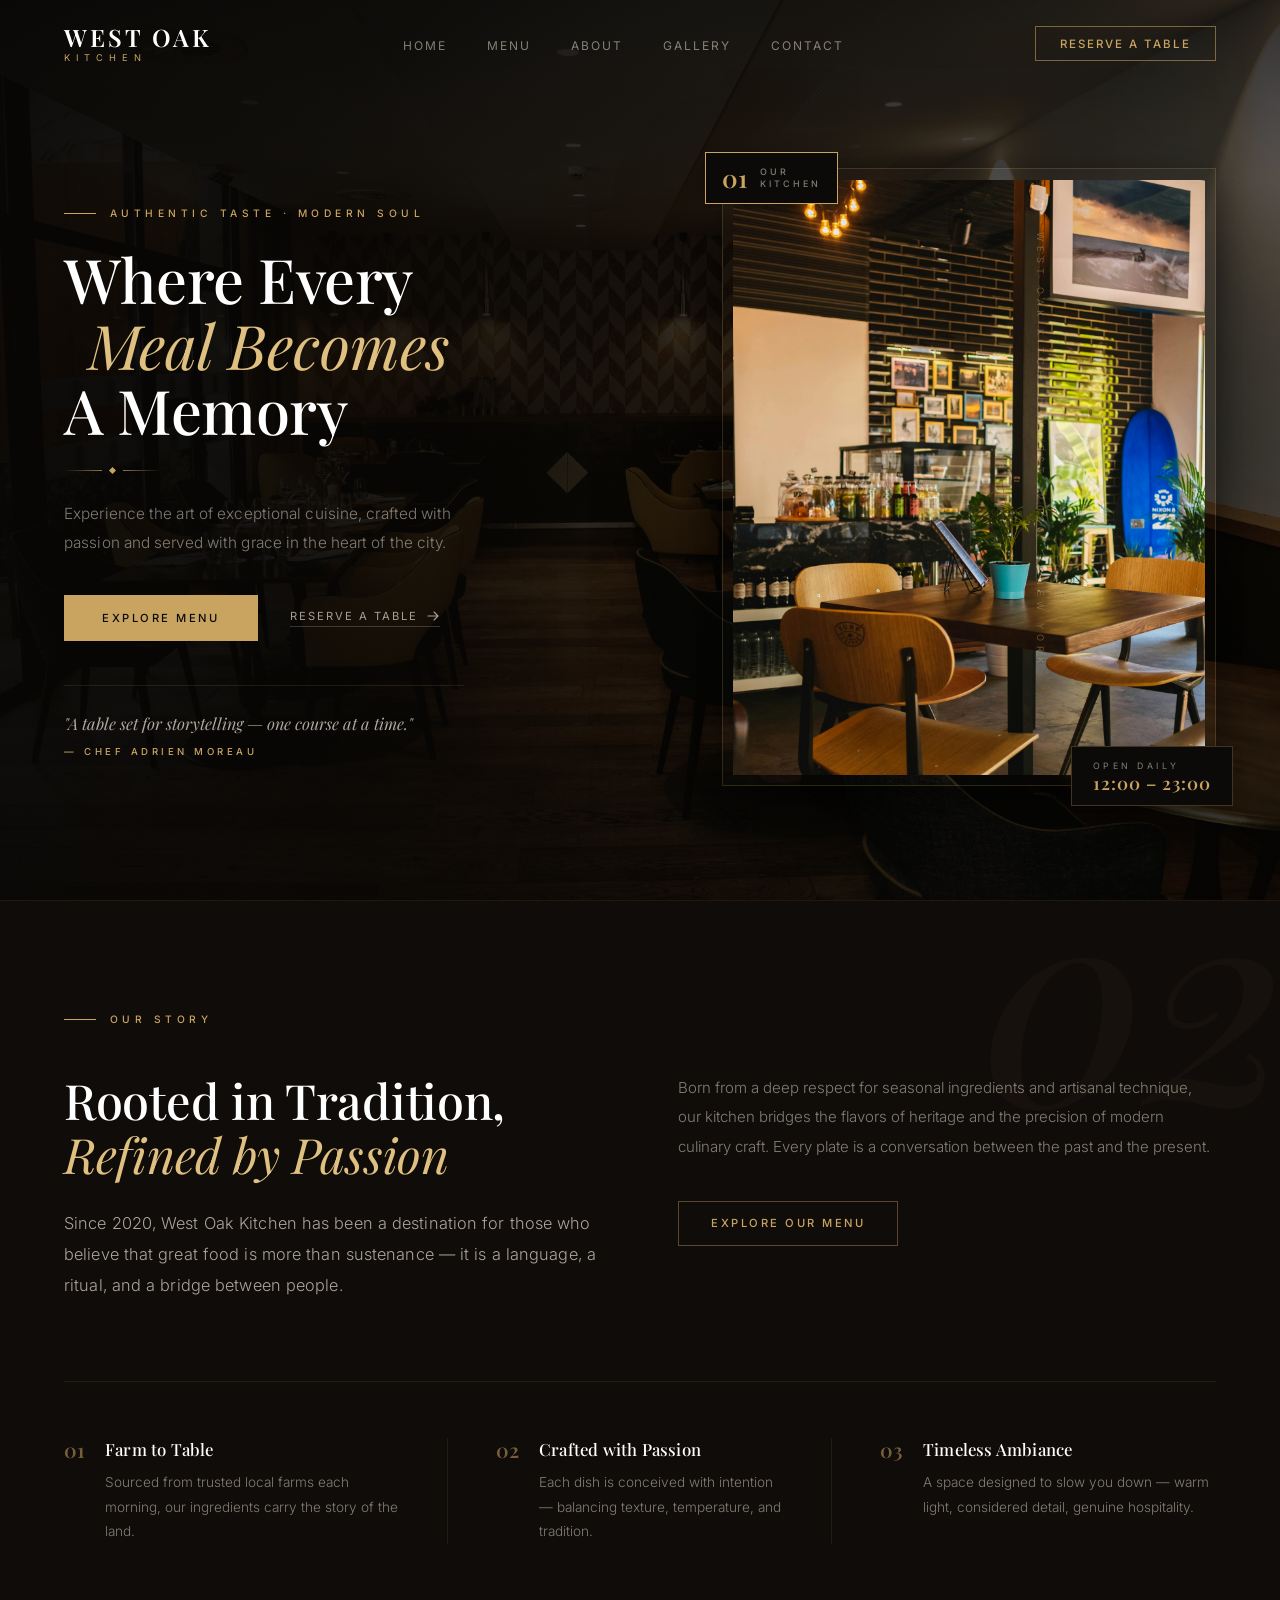
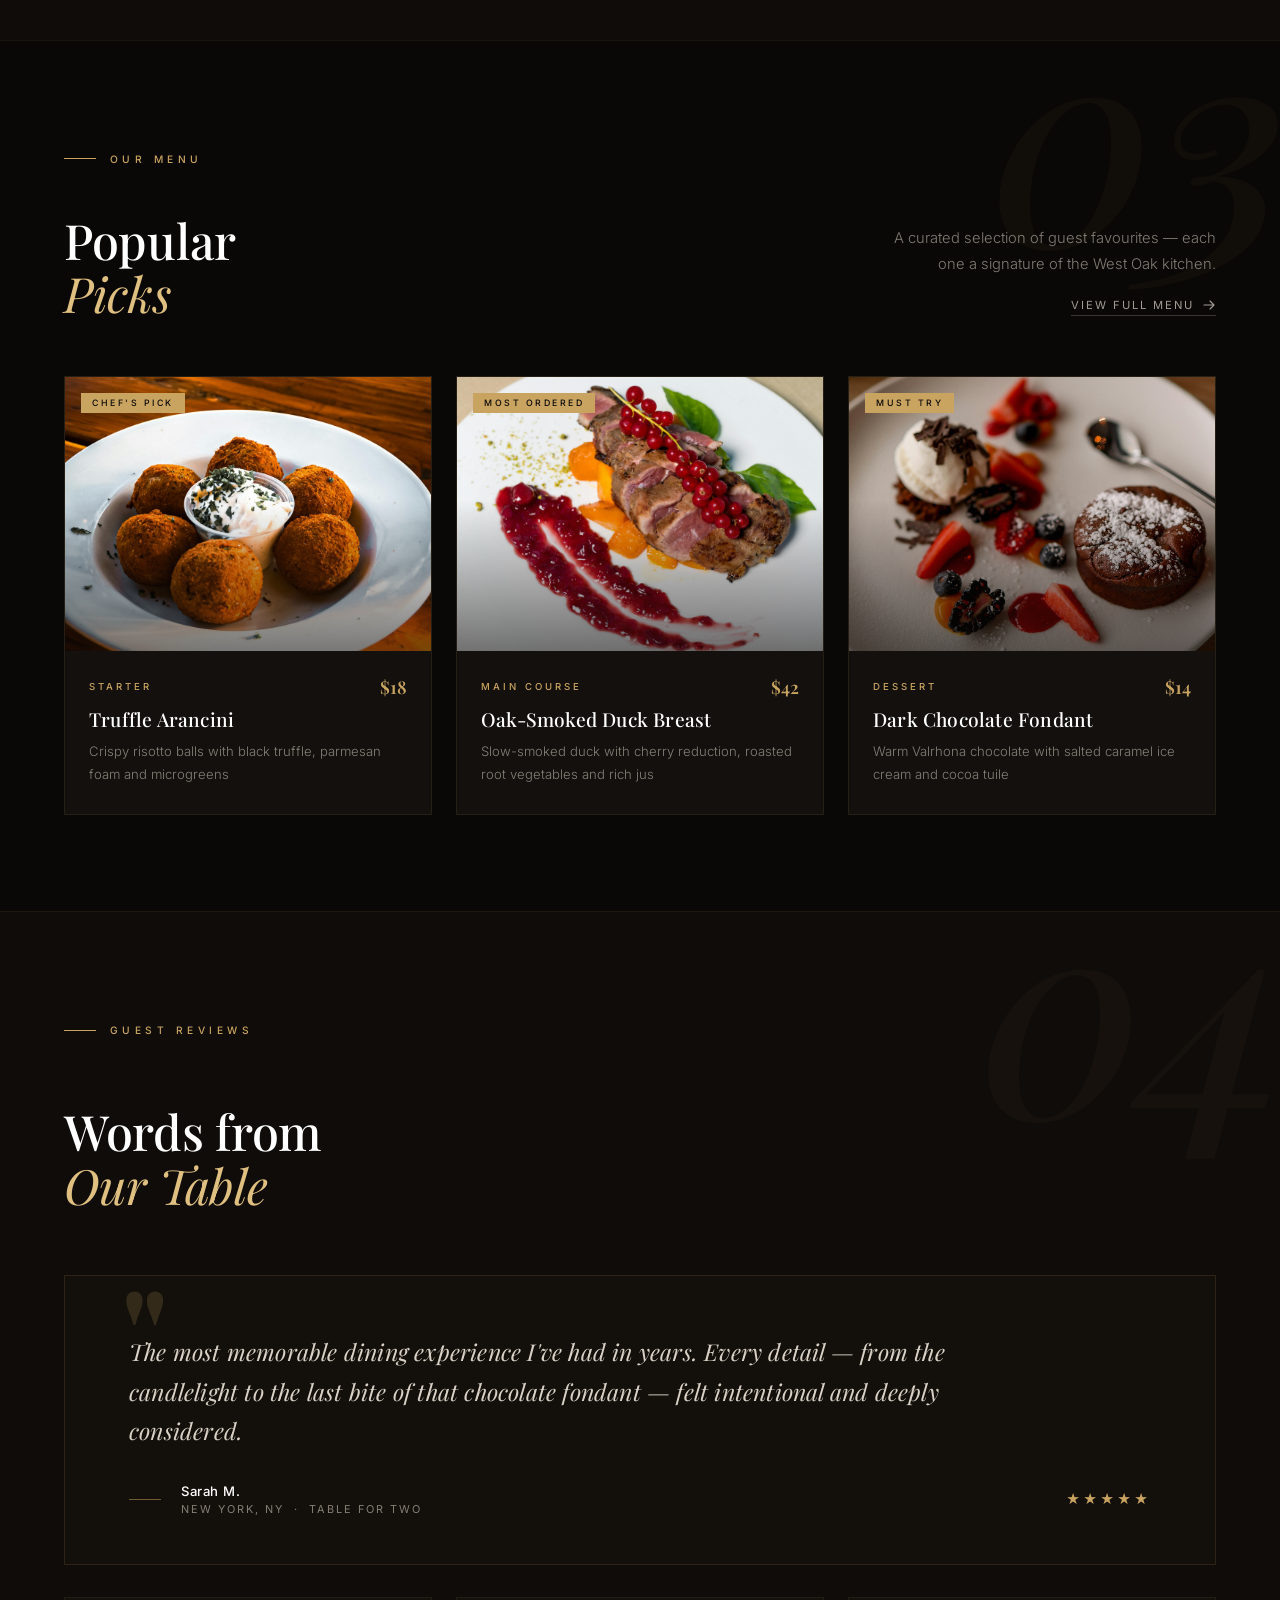
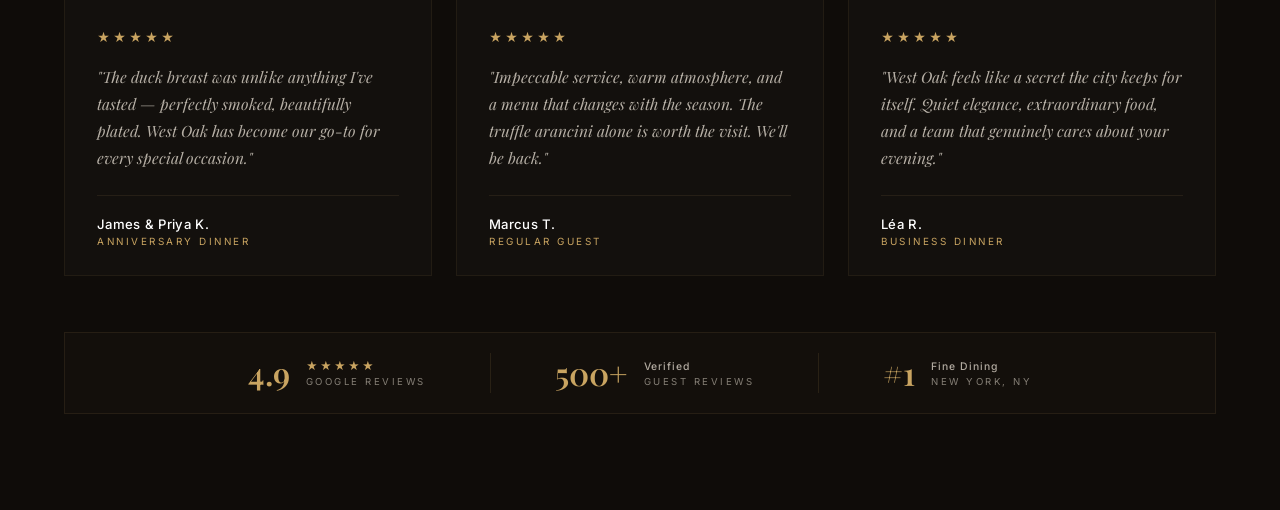
==== commit 6a41b7e8: "Add Testimonials section with reviews and styling for enhanced customer engagement" ====
--- a/index.html
+++ b/index.html
@@ -271,6 +271,101 @@
     </section>
 
 
+    <!-- ===== TESTIMONIALS SECTION ===== -->
+    <section class="reviews" id="reviews">
+
+        <span class="reviews-num" aria-hidden="true">04</span>
+
+        <div class="reviews-container">
+
+            <div class="reviews-header">
+                <div class="section-tag">
+                    <span class="tag-line"></span>
+                    <span class="tag-text">Guest Reviews</span>
+                </div>
+                <h2 class="reviews-title">
+                    Words from<br>
+                    <em>Our Table</em>
+                </h2>
+            </div>
+
+            <div class="featured-quote">
+                <span class="quote-mark">"</span>
+                <blockquote>
+                    The most memorable dining experience I've had in years. Every detail — from the candlelight to the last bite of that chocolate fondant — felt intentional and deeply considered.
+                </blockquote>
+                <div class="quote-author">
+                    <div class="author-line"></div>
+                    <div class="author-info">
+                        <strong>Sarah M.</strong>
+                        <span>New York, NY &nbsp;·&nbsp; Table for Two</span>
+                    </div>
+                    <div class="author-stars">★★★★★</div>
+                </div>
+            </div>
+
+            <div class="review-grid">
+
+                <div class="review-card">
+                    <div class="review-stars">★★★★★</div>
+                    <p class="review-text">"The duck breast was unlike anything I've tasted — perfectly smoked, beautifully plated. West Oak has become our go-to for every special occasion."</p>
+                    <div class="review-author">
+                        <span class="reviewer-name">James & Priya K.</span>
+                        <span class="reviewer-tag">Anniversary Dinner</span>
+                    </div>
+                </div>
+
+                <div class="review-card">
+                    <div class="review-stars">★★★★★</div>
+                    <p class="review-text">"Impeccable service, warm atmosphere, and a menu that changes with the season. The truffle arancini alone is worth the visit. We'll be back."</p>
+                    <div class="review-author">
+                        <span class="reviewer-name">Marcus T.</span>
+                        <span class="reviewer-tag">Regular Guest</span>
+                    </div>
+                </div>
+
+                <div class="review-card">
+                    <div class="review-stars">★★★★★</div>
+                    <p class="review-text">"West Oak feels like a secret the city keeps for itself. Quiet elegance, extraordinary food, and a team that genuinely cares about your evening."</p>
+                    <div class="review-author">
+                        <span class="reviewer-name">Léa R.</span>
+                        <span class="reviewer-tag">Business Dinner</span>
+                    </div>
+                </div>
+
+            </div>
+
+            <div class="reviews-rating">
+                <div class="rating-item">
+                    <span class="rating-score">4.9</span>
+                    <div class="rating-detail">
+                        <span class="rating-stars">★★★★★</span>
+                        <span class="rating-source">Google Reviews</span>
+                    </div>
+                </div>
+                <div class="rating-divider"></div>
+                <div class="rating-item">
+                    <span class="rating-score">500+</span>
+                    <div class="rating-detail">
+                        <span class="rating-label">Verified</span>
+                        <span class="rating-source">Guest Reviews</span>
+                    </div>
+                </div>
+                <div class="rating-divider"></div>
+                <div class="rating-item">
+                    <span class="rating-score">#1</span>
+                    <div class="rating-detail">
+                        <span class="rating-label">Fine Dining</span>
+                        <span class="rating-source">New York, NY</span>
+                    </div>
+                </div>
+            </div>
+
+        </div>
+
+    </section>
+
+
     <script>
         const navbar   = document.getElementById('navbar');
         const hamburger = document.getElementById('hamburger');
--- a/style.css
+++ b/style.css
@@ -853,6 +853,236 @@
 }
 
 
+/* ─── REVIEWS ─────────────────────────────────────────── */
+
+.reviews {
+    position: relative;
+    background: #0f0c09;
+    padding: 7rem 0 6rem;
+    overflow: hidden;
+    border-top: 1px solid rgba(201, 164, 97, 0.08);
+}
+
+.reviews-num {
+    position: absolute;
+    top: -0.18em;
+    right: -0.04em;
+    font-family: var(--serif);
+    font-style: italic;
+    font-weight: 500;
+    font-size: clamp(14rem, 22vw, 28rem);
+    line-height: 1;
+    color: rgba(201, 164, 97, 0.03);
+    pointer-events: none;
+    user-select: none;
+}
+
+.reviews-container {
+    position: relative;
+    z-index: 2;
+    max-width: 1300px;
+    width: 100%;
+    margin: 0 auto;
+    padding: 0 var(--pad);
+}
+
+.reviews-header {
+    display: flex;
+    flex-direction: column;
+    align-items: flex-start;
+    gap: 1.25rem;
+    margin-bottom: 4rem;
+}
+
+.reviews-title {
+    font-family: var(--serif);
+    font-size: clamp(2rem, 3.8vw, 3.6rem);
+    font-weight: 500;
+    line-height: 1.1;
+    color: #fff;
+    letter-spacing: -0.3px;
+}
+.reviews-title em {
+    font-style: italic;
+    font-weight: 400;
+    color: var(--gold-light);
+}
+
+.featured-quote {
+    position: relative;
+    border: 1px solid rgba(201, 164, 97, 0.14);
+    padding: 3.5rem 4rem 3rem;
+    margin-bottom: 2rem;
+    background: rgba(201, 164, 97, 0.02);
+}
+
+.quote-mark {
+    position: absolute;
+    top: -0.5rem;
+    left: 3.5rem;
+    font-family: var(--serif);
+    font-size: 8rem;
+    line-height: 1;
+    color: var(--gold);
+    opacity: 0.18;
+    pointer-events: none;
+    font-weight: 700;
+}
+
+.featured-quote blockquote {
+    font-family: var(--serif);
+    font-style: italic;
+    font-size: clamp(1.1rem, 2vw, 1.45rem);
+    font-weight: 400;
+    line-height: 1.7;
+    color: rgba(245, 237, 224, 0.88);
+    max-width: 820px;
+    margin-bottom: 2rem;
+    letter-spacing: 0.2px;
+}
+
+.quote-author {
+    display: flex;
+    align-items: center;
+    gap: 1.25rem;
+}
+.author-line {
+    width: 32px;
+    height: 1px;
+    background: var(--gold);
+    opacity: 0.5;
+    flex-shrink: 0;
+}
+.author-info {
+    display: flex;
+    flex-direction: column;
+    gap: 0.2rem;
+}
+.author-info strong {
+    font-size: 0.82rem;
+    font-weight: 500;
+    color: #fff;
+    letter-spacing: 0.5px;
+}
+.author-info span {
+    font-size: 0.68rem;
+    letter-spacing: 2px;
+    text-transform: uppercase;
+    color: var(--text-muted);
+}
+.author-stars {
+    margin-left: auto;
+    color: var(--gold);
+    font-size: 0.85rem;
+    letter-spacing: 3px;
+}
+
+.review-grid {
+    display: grid;
+    grid-template-columns: repeat(3, 1fr);
+    gap: 1.5rem;
+    margin-bottom: 3.5rem;
+}
+
+.review-card {
+    background: #13100d;
+    border: 1px solid rgba(201, 164, 97, 0.08);
+    padding: 2rem 2rem 1.75rem;
+    transition: border-color .3s var(--ease);
+}
+.review-card:hover {
+    border-color: rgba(201, 164, 97, 0.28);
+}
+
+.review-stars {
+    font-size: 0.78rem;
+    letter-spacing: 3px;
+    color: var(--gold);
+    margin-bottom: 1.1rem;
+}
+
+.review-text {
+    font-family: var(--serif);
+    font-style: italic;
+    font-size: 0.97rem;
+    font-weight: 400;
+    line-height: 1.75;
+    color: rgba(245, 237, 224, 0.72);
+    margin-bottom: 1.5rem;
+}
+
+.review-author {
+    display: flex;
+    flex-direction: column;
+    gap: 0.2rem;
+    padding-top: 1.25rem;
+    border-top: 1px solid rgba(201, 164, 97, 0.1);
+}
+.reviewer-name {
+    font-size: 0.82rem;
+    font-weight: 500;
+    color: #fff;
+    letter-spacing: 0.3px;
+}
+.reviewer-tag {
+    font-size: 0.62rem;
+    letter-spacing: 2.5px;
+    text-transform: uppercase;
+    color: var(--gold);
+}
+
+.reviews-rating {
+    display: flex;
+    align-items: center;
+    justify-content: center;
+    gap: 0;
+    border: 1px solid rgba(201, 164, 97, 0.1);
+    background: rgba(201, 164, 97, 0.02);
+}
+
+.rating-item {
+    display: flex;
+    align-items: center;
+    gap: 1rem;
+    padding: 1.5rem clamp(2rem, 5vw, 4.5rem);
+}
+.rating-score {
+    font-family: var(--serif);
+    font-size: 2rem;
+    font-weight: 600;
+    color: var(--gold);
+    line-height: 1;
+}
+.rating-detail {
+    display: flex;
+    flex-direction: column;
+    gap: 0.2rem;
+}
+.rating-stars {
+    font-size: 0.7rem;
+    letter-spacing: 2px;
+    color: var(--gold);
+}
+.rating-label {
+    font-size: 0.65rem;
+    font-weight: 500;
+    color: rgba(245, 237, 224, 0.7);
+    letter-spacing: 1px;
+}
+.rating-source {
+    font-size: 0.6rem;
+    letter-spacing: 2.5px;
+    text-transform: uppercase;
+    color: var(--text-muted);
+}
+.rating-divider {
+    width: 1px;
+    height: 40px;
+    background: rgba(201, 164, 97, 0.12);
+    flex-shrink: 0;
+}
+
+
 /* ─── RESPONSIVE ──────────────────────────────────────── */
 
 @media (max-width: 900px) {
@@ -862,10 +1092,17 @@
     .pillar:not(:last-child)::after { top: auto; bottom: 0; left: 0; right: 0; width: auto; height: 1px; }
     .pillar:not(:first-child) { padding-left: 0; }
 
-    .dish-grid       { grid-template-columns: 1fr; max-width: 480px; }
-    .menu-header     { flex-direction: column; align-items: flex-start; gap: 1.5rem; }
+    .dish-grid         { grid-template-columns: 1fr; max-width: 480px; }
+    .menu-header       { flex-direction: column; align-items: flex-start; gap: 1.5rem; }
     .menu-header-right { align-items: flex-start; }
-    .menu-intro      { text-align: left; }
+    .menu-intro        { text-align: left; }
+
+    .review-grid       { grid-template-columns: 1fr; }
+    .featured-quote    { padding: 2.5rem 1.75rem 2rem; }
+    .author-stars      { display: none; }
+    .reviews-rating    { flex-direction: column; gap: 0; }
+    .rating-divider    { width: 100%; height: 1px; }
+    .rating-item       { width: 100%; justify-content: center; }
 }
 
 @media (max-width: 900px) {
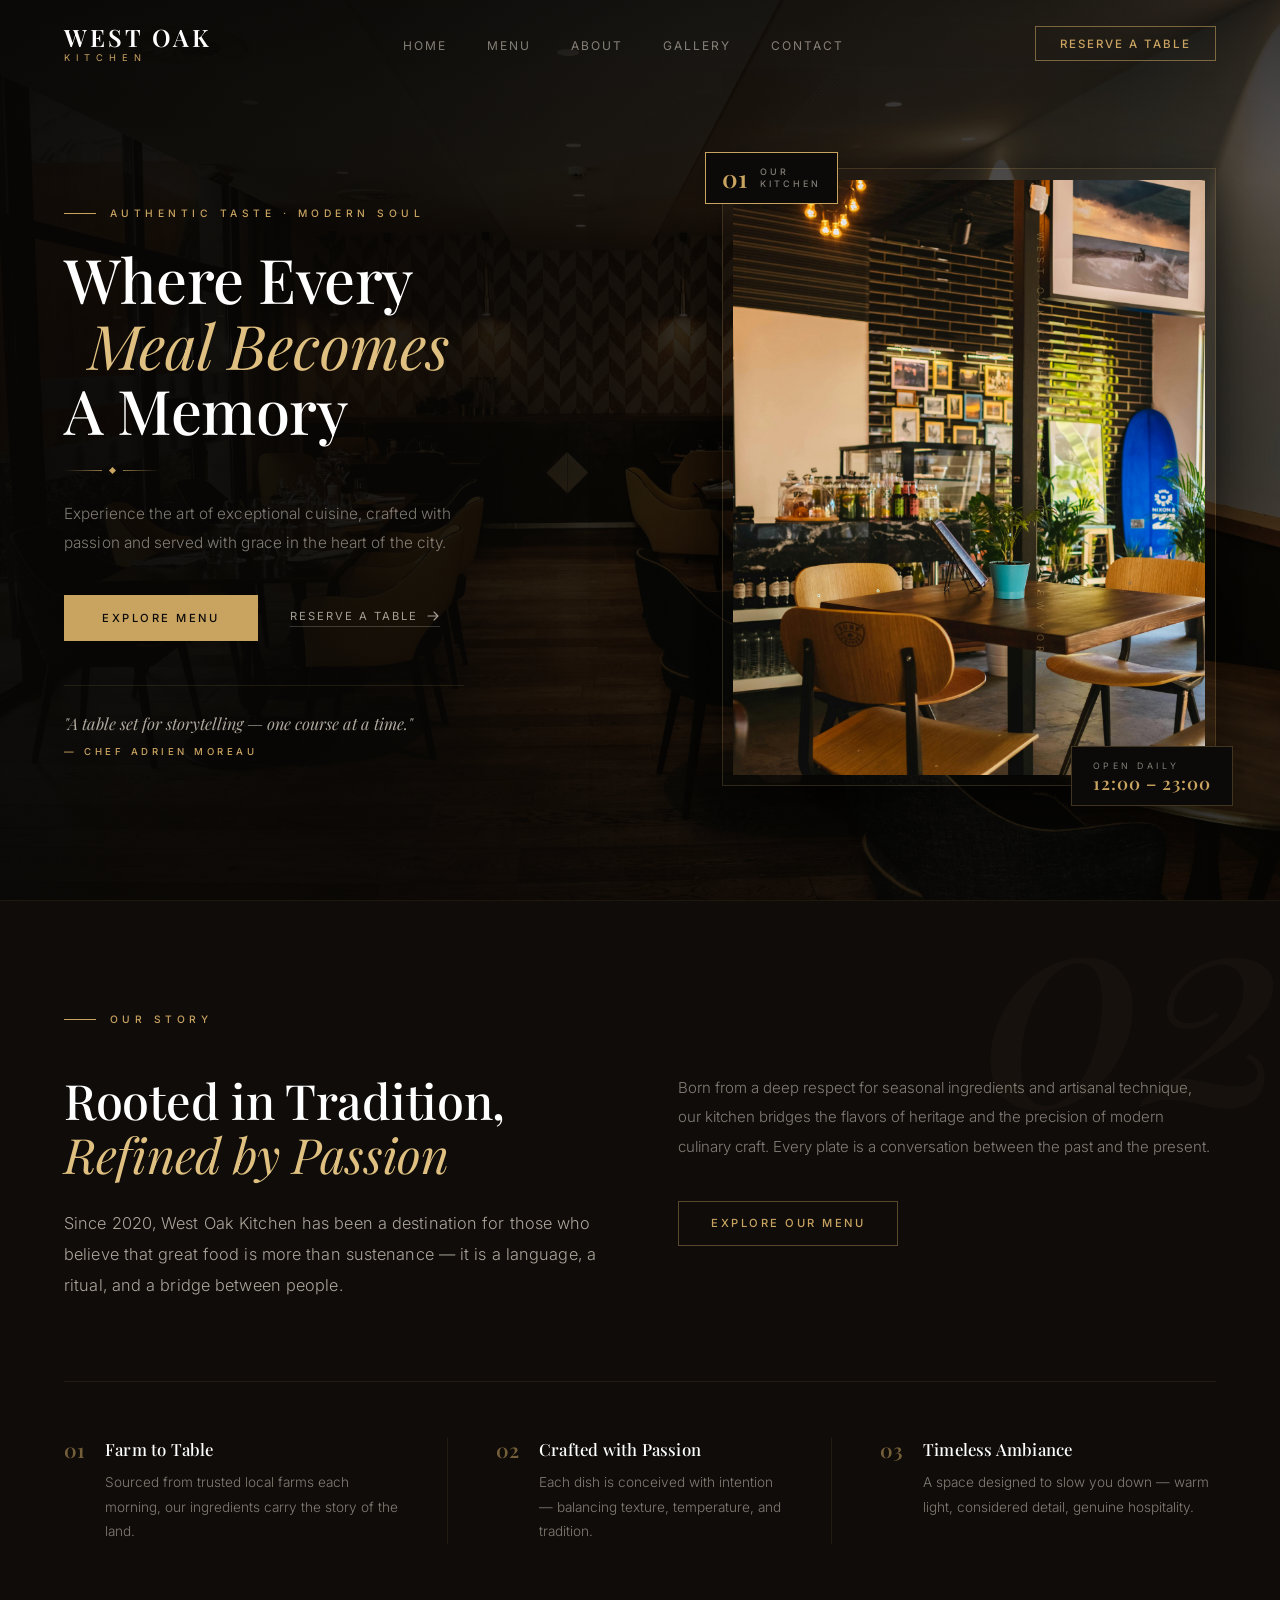
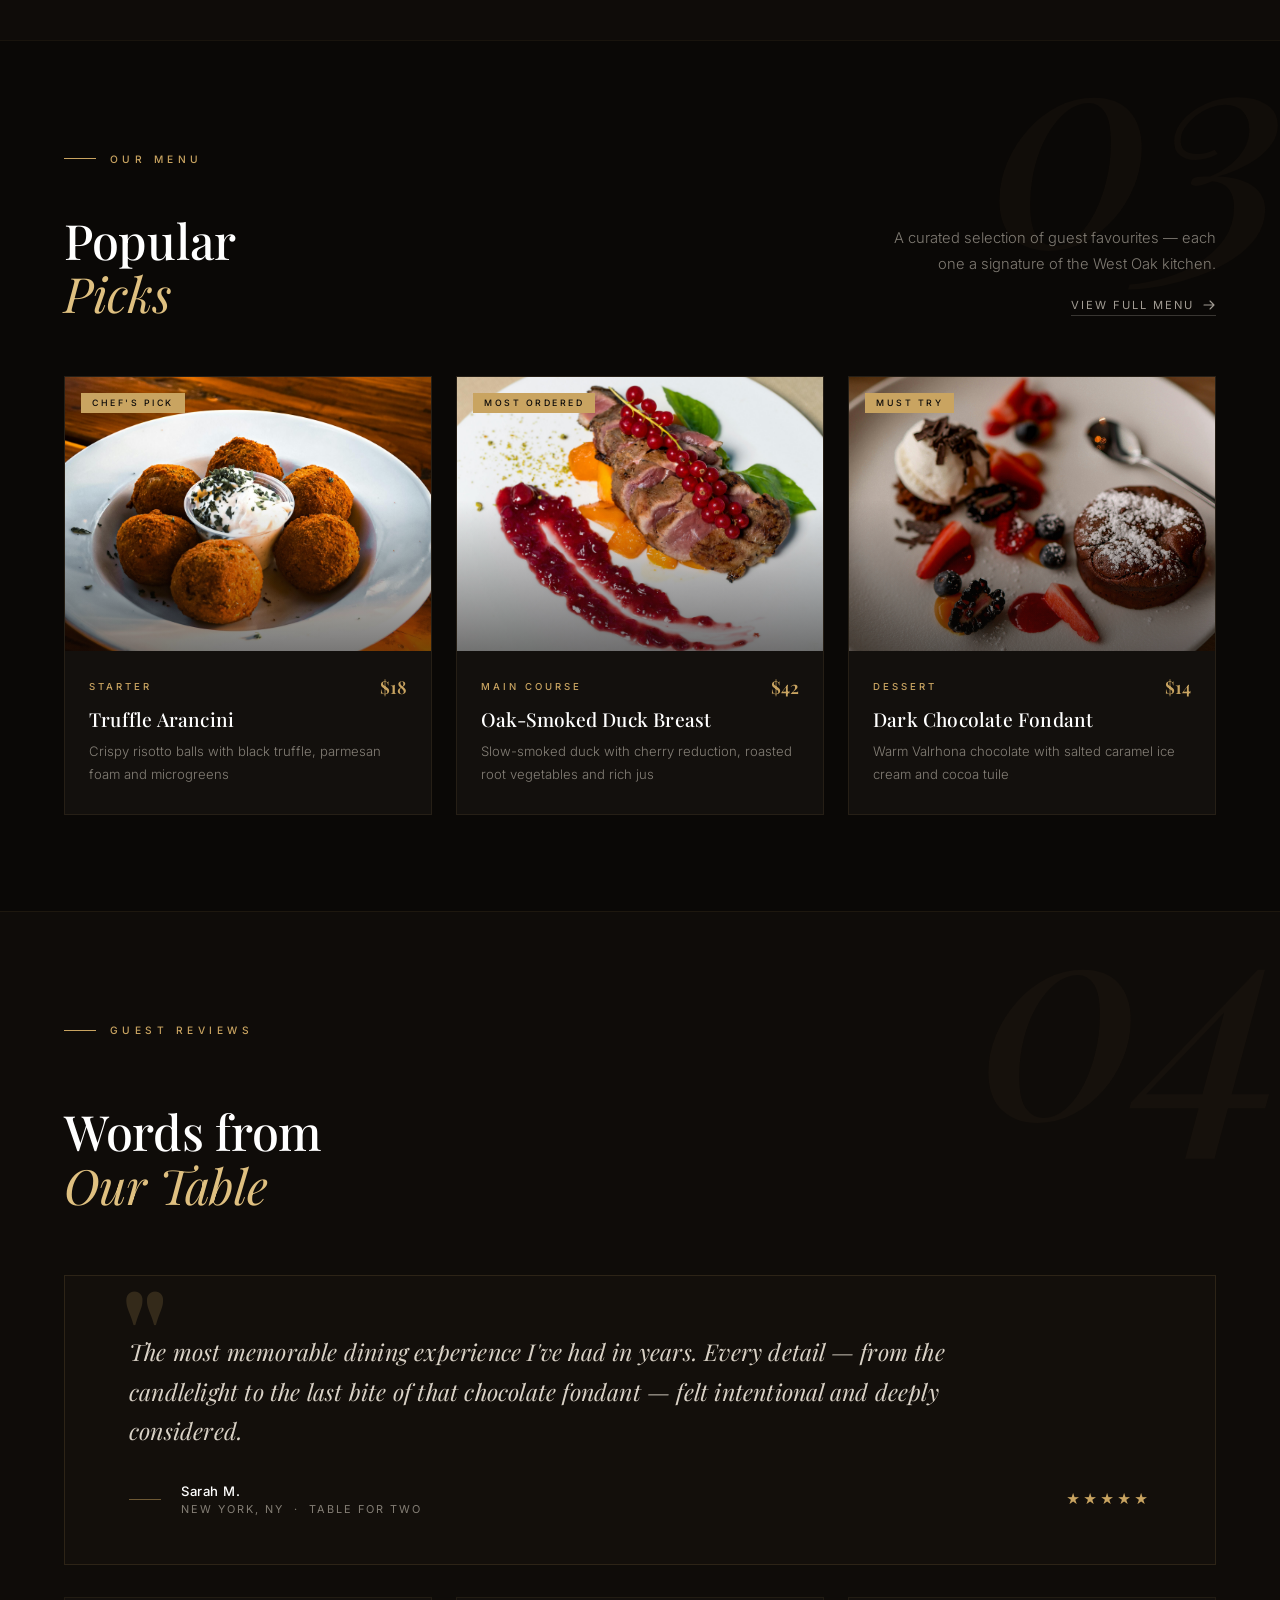
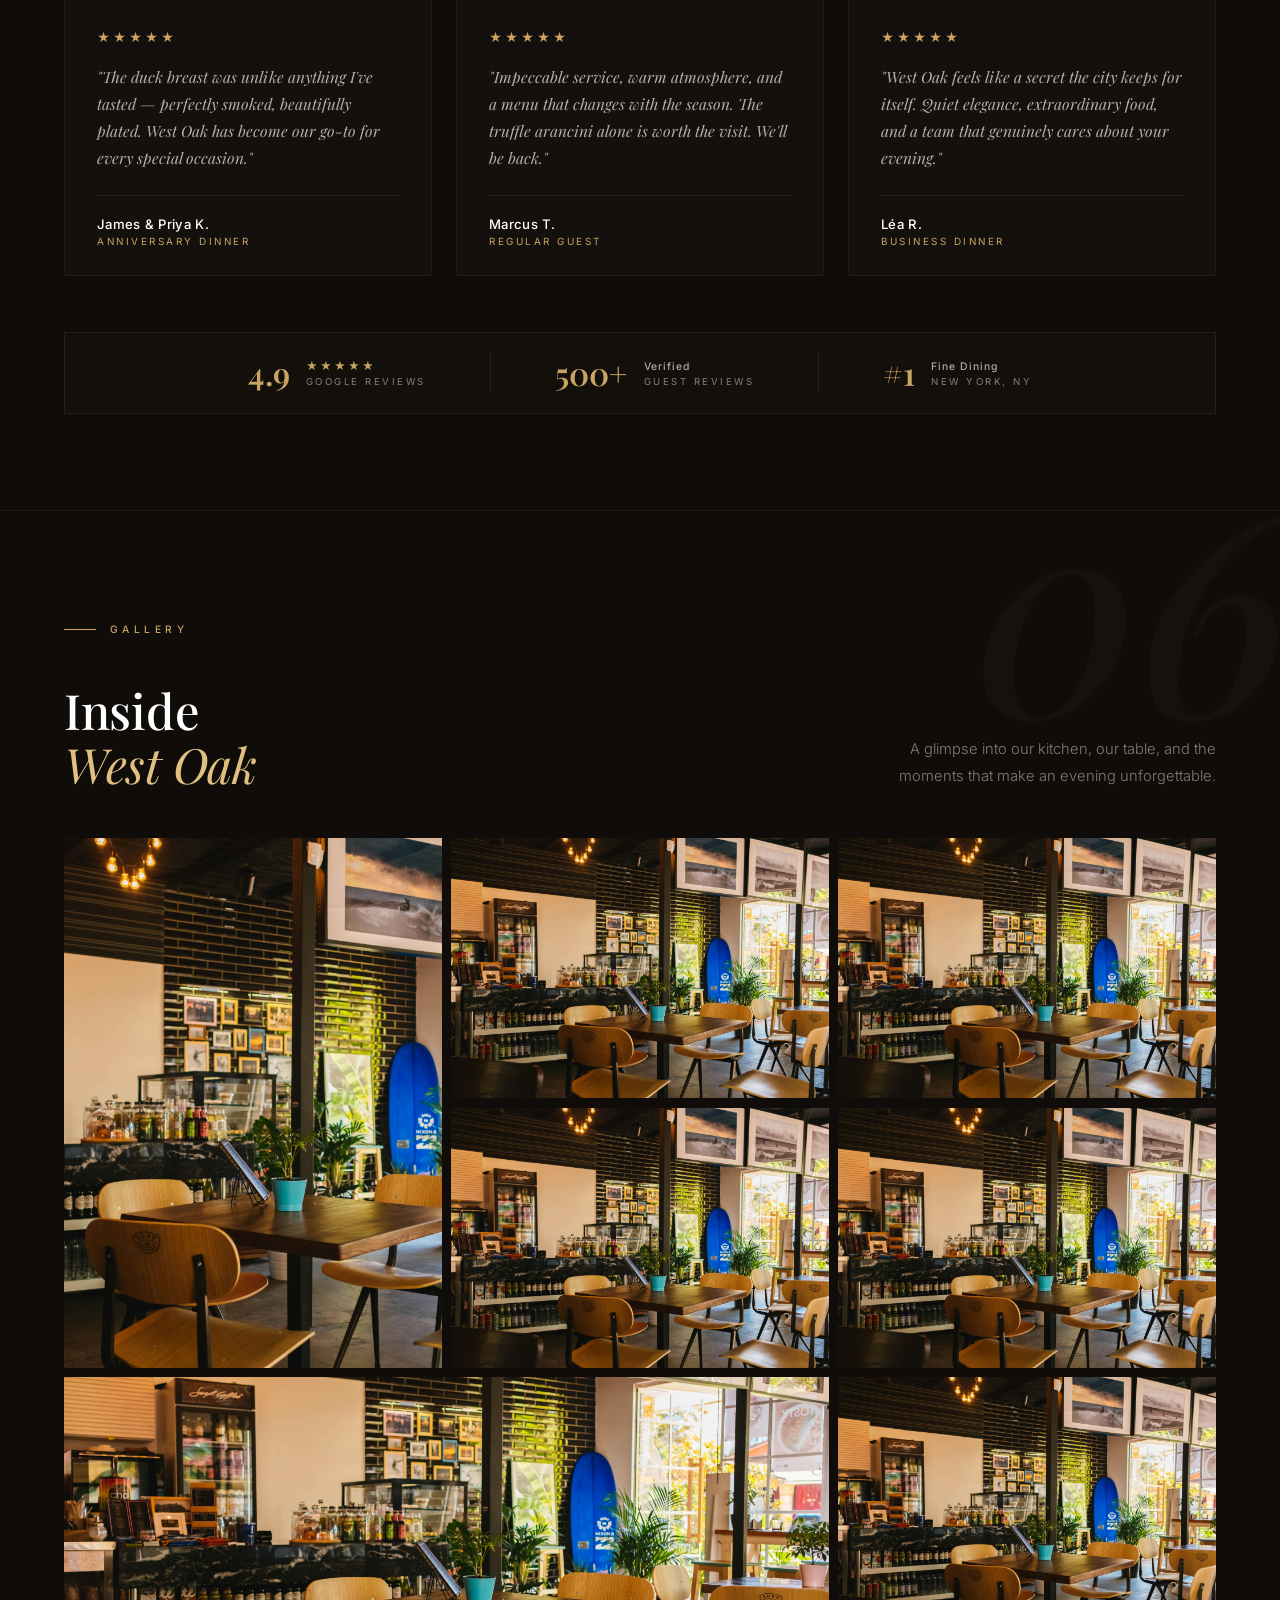
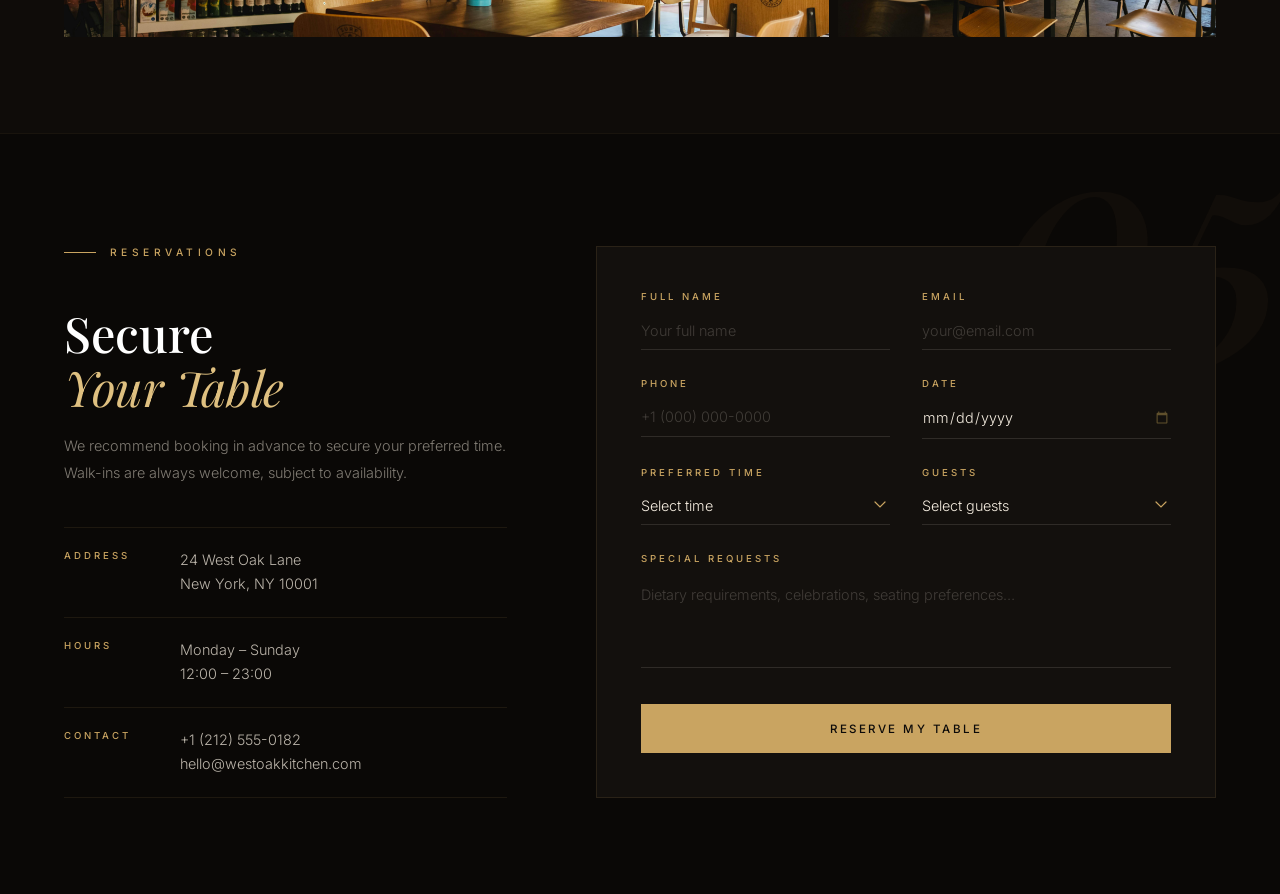
==== commit 02ebd37f: "Add Gallery and Reservation sections with styling for enhanced user experience" ====
--- a/index.html
+++ b/index.html
@@ -366,6 +366,208 @@
     </section>
 
 
+    <!-- ===== GALLERY SECTION ===== -->
+    <section class="gallery" id="gallery">
+
+        <span class="gallery-num" aria-hidden="true">06</span>
+
+        <div class="gallery-container">
+
+            <div class="gallery-header">
+                <div class="section-tag">
+                    <span class="tag-line"></span>
+                    <span class="tag-text">Gallery</span>
+                </div>
+                <div class="gallery-header-row">
+                    <h2 class="gallery-title">
+                        Inside<br>
+                        <em>West Oak</em>
+                    </h2>
+                    <p class="gallery-intro">A glimpse into our kitchen, our table, and the moments that make an evening unforgettable.</p>
+                </div>
+            </div>
+
+            <div class="gallery-grid">
+
+                <div class="gallery-item gi-tall">
+                    <img src="images/herosection.jpg" alt="Kitchen Stories">
+                    <div class="gallery-label">
+                        <span class="gl-cat">Ambiance</span>
+                        <strong class="gl-name">Kitchen Stories</strong>
+                    </div>
+                </div>
+
+                <div class="gallery-item">
+                    <img src="images/herosection.jpg" alt="Table Settings">
+                    <div class="gallery-label">
+                        <span class="gl-cat">Details</span>
+                        <strong class="gl-name">Table Settings</strong>
+                    </div>
+                </div>
+
+                <div class="gallery-item">
+                    <img src="images/herosection.jpg" alt="Signature Dish">
+                    <div class="gallery-label">
+                        <span class="gl-cat">Cuisine</span>
+                        <strong class="gl-name">Signature Dish</strong>
+                    </div>
+                </div>
+
+                <div class="gallery-item">
+                    <img src="images/herosection.jpg" alt="The Bar">
+                    <div class="gallery-label">
+                        <span class="gl-cat">Drinks</span>
+                        <strong class="gl-name">The Bar</strong>
+                    </div>
+                </div>
+
+                <div class="gallery-item">
+                    <img src="images/herosection.jpg" alt="Chef at Work">
+                    <div class="gallery-label">
+                        <span class="gl-cat">Behind the Pass</span>
+                        <strong class="gl-name">Chef at Work</strong>
+                    </div>
+                </div>
+
+                <div class="gallery-item gi-wide">
+                    <img src="images/herosection.jpg" alt="Evening Ambiance">
+                    <div class="gallery-label">
+                        <span class="gl-cat">Experience</span>
+                        <strong class="gl-name">Evening Ambiance</strong>
+                    </div>
+                </div>
+
+                <div class="gallery-item">
+                    <img src="images/herosection.jpg" alt="Seasonal Ingredients">
+                    <div class="gallery-label">
+                        <span class="gl-cat">Farm to Table</span>
+                        <strong class="gl-name">Seasonal Ingredients</strong>
+                    </div>
+                </div>
+
+            </div>
+
+        </div>
+
+    </section>
+
+
+    <!-- ===== RESERVATION SECTION ===== -->
+    <section class="reserve" id="reserve">
+
+        <span class="reserve-num" aria-hidden="true">05</span>
+
+        <div class="reserve-container">
+            <div class="reserve-grid">
+
+                <div class="reserve-info">
+
+                    <div class="section-tag">
+                        <span class="tag-line"></span>
+                        <span class="tag-text">Reservations</span>
+                    </div>
+
+                    <h2 class="reserve-title">
+                        Secure<br>
+                        <em>Your Table</em>
+                    </h2>
+
+                    <p class="reserve-lead">
+                        We recommend booking in advance to secure your preferred time.
+                        Walk-ins are always welcome, subject to availability.
+                    </p>
+
+                    <div class="info-blocks">
+                        <div class="info-block">
+                            <span class="info-label">Address</span>
+                            <p class="info-value">24 West Oak Lane<br>New York, NY 10001</p>
+                        </div>
+                        <div class="info-block">
+                            <span class="info-label">Hours</span>
+                            <p class="info-value">Monday – Sunday<br>12:00 – 23:00</p>
+                        </div>
+                        <div class="info-block">
+                            <span class="info-label">Contact</span>
+                            <p class="info-value">+1 (212) 555-0182<br>hello@westoakkitchen.com</p>
+                        </div>
+                    </div>
+
+                </div>
+
+                <div class="reserve-form-wrap">
+                    <form class="reserve-form" action="#" method="POST">
+
+                        <div class="form-row">
+                            <div class="form-group">
+                                <label for="r-name">Full Name</label>
+                                <input type="text" id="r-name" name="name" placeholder="Your full name" required>
+                            </div>
+                            <div class="form-group">
+                                <label for="r-email">Email</label>
+                                <input type="email" id="r-email" name="email" placeholder="your@email.com" required>
+                            </div>
+                        </div>
+
+                        <div class="form-row">
+                            <div class="form-group">
+                                <label for="r-phone">Phone</label>
+                                <input type="tel" id="r-phone" name="phone" placeholder="+1 (000) 000-0000">
+                            </div>
+                            <div class="form-group">
+                                <label for="r-date">Date</label>
+                                <input type="date" id="r-date" name="date" required>
+                            </div>
+                        </div>
+
+                        <div class="form-row">
+                            <div class="form-group">
+                                <label for="r-time">Preferred Time</label>
+                                <select id="r-time" name="time">
+                                    <option value="">Select time</option>
+                                    <option>12:00 PM</option>
+                                    <option>12:30 PM</option>
+                                    <option>1:00 PM</option>
+                                    <option>1:30 PM</option>
+                                    <option>6:00 PM</option>
+                                    <option>6:30 PM</option>
+                                    <option>7:00 PM</option>
+                                    <option>7:30 PM</option>
+                                    <option>8:00 PM</option>
+                                    <option>8:30 PM</option>
+                                    <option>9:00 PM</option>
+                                </select>
+                            </div>
+                            <div class="form-group">
+                                <label for="r-guests">Guests</label>
+                                <select id="r-guests" name="guests">
+                                    <option value="">Select guests</option>
+                                    <option>1 Guest</option>
+                                    <option>2 Guests</option>
+                                    <option>3 Guests</option>
+                                    <option>4 Guests</option>
+                                    <option>5 Guests</option>
+                                    <option>6 Guests</option>
+                                    <option>7+ Guests</option>
+                                </select>
+                            </div>
+                        </div>
+
+                        <div class="form-group form-full">
+                            <label for="r-note">Special Requests</label>
+                            <textarea id="r-note" name="note" rows="3" placeholder="Dietary requirements, celebrations, seating preferences…"></textarea>
+                        </div>
+
+                        <button type="submit" class="form-submit">Reserve My Table</button>
+
+                    </form>
+                </div>
+
+            </div>
+        </div>
+
+    </section>
+
+
     <script>
         const navbar   = document.getElementById('navbar');
         const hamburger = document.getElementById('hamburger');
--- a/style.css
+++ b/style.css
@@ -1083,6 +1083,358 @@
 }
 
 
+/* ─── GALLERY ─────────────────────────────────────────── */
+
+.gallery {
+    position: relative;
+    background: #0f0c09;
+    padding: 7rem 0 6rem;
+    overflow: hidden;
+    border-top: 1px solid rgba(201, 164, 97, 0.08);
+}
+
+.gallery-num {
+    position: absolute;
+    top: -0.18em;
+    right: -0.04em;
+    font-family: var(--serif);
+    font-style: italic;
+    font-weight: 500;
+    font-size: clamp(14rem, 22vw, 28rem);
+    line-height: 1;
+    color: rgba(201, 164, 97, 0.03);
+    pointer-events: none;
+    user-select: none;
+}
+
+.gallery-container {
+    position: relative;
+    z-index: 2;
+    max-width: 1300px;
+    width: 100%;
+    margin: 0 auto;
+    padding: 0 var(--pad);
+}
+
+.gallery-header {
+    margin-bottom: 3rem;
+}
+
+.gallery-header-row {
+    display: flex;
+    align-items: flex-end;
+    justify-content: space-between;
+    gap: 3rem;
+    margin-top: 1.25rem;
+}
+
+.gallery-title {
+    font-family: var(--serif);
+    font-size: clamp(2rem, 3.8vw, 3.6rem);
+    font-weight: 500;
+    line-height: 1.1;
+    color: #fff;
+    letter-spacing: -0.3px;
+    flex-shrink: 0;
+}
+.gallery-title em {
+    font-style: italic;
+    font-weight: 400;
+    color: var(--gold-light);
+}
+
+.gallery-intro {
+    font-size: 0.92rem;
+    font-weight: 300;
+    line-height: 1.85;
+    color: var(--text-muted);
+    max-width: 360px;
+    text-align: right;
+}
+
+.gallery-grid {
+    display: grid;
+    grid-template-columns: repeat(3, 1fr);
+    grid-auto-rows: 260px;
+    gap: 0.6rem;
+}
+
+.gi-tall { grid-row: span 2; }
+.gi-wide { grid-column: span 2; }
+
+.gallery-item {
+    position: relative;
+    overflow: hidden;
+    background: #13100d;
+}
+
+.gallery-item img {
+    width: 100%;
+    height: 100%;
+    object-fit: cover;
+    object-position: center;
+    display: block;
+    transition: transform .65s var(--ease);
+}
+
+.gallery-item::after {
+    content: '';
+    position: absolute;
+    inset: 0;
+    background: linear-gradient(to top,
+        rgba(8, 6, 4, 0.82) 0%,
+        rgba(8, 6, 4, 0.2)  45%,
+        transparent          100%
+    );
+    opacity: 0;
+    transition: opacity .35s;
+}
+
+.gallery-item:hover img    { transform: scale(1.06); }
+.gallery-item:hover::after { opacity: 1; }
+
+.gallery-label {
+    position: absolute;
+    bottom: 1.25rem;
+    left: 1.4rem;
+    z-index: 2;
+    display: flex;
+    flex-direction: column;
+    gap: 0.2rem;
+    opacity: 0;
+    transform: translateY(10px);
+    transition: opacity .35s var(--ease), transform .35s var(--ease);
+}
+.gallery-item:hover .gallery-label {
+    opacity: 1;
+    transform: translateY(0);
+}
+
+.gl-cat {
+    font-size: 0.58rem;
+    letter-spacing: 3px;
+    text-transform: uppercase;
+    color: var(--gold);
+    font-weight: 500;
+}
+.gl-name {
+    font-family: var(--serif);
+    font-size: 1.05rem;
+    font-weight: 500;
+    color: #fff;
+    letter-spacing: 0.2px;
+}
+
+
+/* ─── RESERVATION ─────────────────────────────────────── */
+
+.reserve {
+    position: relative;
+    background: #0a0806;
+    padding: 7rem 0 6rem;
+    overflow: hidden;
+    border-top: 1px solid rgba(201, 164, 97, 0.08);
+}
+
+.reserve-num {
+    position: absolute;
+    top: -0.18em;
+    right: -0.04em;
+    font-family: var(--serif);
+    font-style: italic;
+    font-weight: 500;
+    font-size: clamp(14rem, 22vw, 28rem);
+    line-height: 1;
+    color: rgba(201, 164, 97, 0.03);
+    pointer-events: none;
+    user-select: none;
+}
+
+.reserve-container {
+    position: relative;
+    z-index: 2;
+    max-width: 1300px;
+    width: 100%;
+    margin: 0 auto;
+    padding: 0 var(--pad);
+}
+
+.reserve-grid {
+    display: grid;
+    grid-template-columns: 1fr 1.4fr;
+    gap: clamp(3rem, 7vw, 8rem);
+    align-items: start;
+}
+
+.reserve-title {
+    font-family: var(--serif);
+    font-size: clamp(2rem, 3.8vw, 3.6rem);
+    font-weight: 500;
+    line-height: 1.1;
+    color: #fff;
+    letter-spacing: -0.3px;
+    margin-bottom: 1.25rem;
+}
+.reserve-title em {
+    font-style: italic;
+    font-weight: 400;
+    color: var(--gold-light);
+}
+
+.reserve-lead {
+    font-size: 0.9rem;
+    font-weight: 300;
+    line-height: 1.85;
+    color: var(--text-muted);
+    margin-bottom: 2.5rem;
+}
+
+.info-blocks {
+    display: flex;
+    flex-direction: column;
+    gap: 0;
+    border-top: 1px solid rgba(201, 164, 97, 0.1);
+}
+
+.info-block {
+    padding: 1.25rem 0;
+    border-bottom: 1px solid rgba(201, 164, 97, 0.1);
+    display: grid;
+    grid-template-columns: 100px 1fr;
+    gap: 1rem;
+    align-items: start;
+}
+
+.info-label {
+    font-size: 0.6rem;
+    letter-spacing: 3px;
+    text-transform: uppercase;
+    color: var(--gold);
+    font-weight: 500;
+    padding-top: 0.15rem;
+}
+
+.info-value {
+    font-size: 0.9rem;
+    font-weight: 300;
+    line-height: 1.7;
+    color: rgba(245, 237, 224, 0.75);
+}
+
+.reserve-form-wrap {
+    background: #13100d;
+    border: 1px solid rgba(201, 164, 97, 0.12);
+    padding: 2.75rem;
+}
+
+.reserve-form {
+    display: flex;
+    flex-direction: column;
+    gap: 0;
+}
+
+.form-row {
+    display: grid;
+    grid-template-columns: 1fr 1fr;
+    gap: 0 2rem;
+}
+
+.form-group {
+    display: flex;
+    flex-direction: column;
+    gap: 0.55rem;
+    padding-bottom: 1.75rem;
+}
+
+.form-full {
+    grid-column: 1 / -1;
+}
+
+.form-group label {
+    font-size: 0.6rem;
+    letter-spacing: 3px;
+    text-transform: uppercase;
+    color: var(--gold);
+    font-weight: 500;
+}
+
+.form-group input,
+.form-group select,
+.form-group textarea {
+    background: transparent;
+    border: none;
+    border-bottom: 1px solid rgba(245, 237, 224, 0.12);
+    color: var(--text);
+    font-family: var(--sans);
+    font-size: 0.9rem;
+    font-weight: 300;
+    padding: 0.65rem 0;
+    outline: none;
+    transition: border-color .25s;
+    width: 100%;
+    appearance: none;
+    -webkit-appearance: none;
+}
+
+.form-group input::placeholder,
+.form-group textarea::placeholder {
+    color: rgba(245, 237, 224, 0.2);
+}
+
+.form-group select {
+    cursor: pointer;
+    background-image: url("data:image/svg+xml,%3Csvg xmlns='http://www.w3.org/2000/svg' width='12' height='8' viewBox='0 0 12 8'%3E%3Cpath d='M1 1l5 5 5-5' stroke='%23c9a461' stroke-width='1.2' fill='none' stroke-linecap='round'/%3E%3C/svg%3E");
+    background-repeat: no-repeat;
+    background-position: right 0.25rem center;
+    padding-right: 1.5rem;
+    color: rgba(245, 237, 224, 0.5);
+}
+.form-group select:valid { color: var(--text); }
+
+.form-group select option {
+    background: #1a1410;
+    color: var(--text);
+}
+
+.form-group textarea {
+    resize: none;
+    line-height: 1.7;
+}
+
+.form-group input:focus,
+.form-group select:focus,
+.form-group textarea:focus {
+    border-bottom-color: var(--gold);
+}
+
+.form-group input[type="date"]::-webkit-calendar-picker-indicator {
+    filter: invert(0.4) sepia(1) saturate(2) hue-rotate(5deg);
+    cursor: pointer;
+    opacity: 0.6;
+}
+
+.form-submit {
+    margin-top: 0.5rem;
+    width: 100%;
+    background: var(--gold);
+    color: var(--bg);
+    border: none;
+    font-family: var(--sans);
+    font-size: 0.72rem;
+    font-weight: 500;
+    letter-spacing: 2.5px;
+    text-transform: uppercase;
+    padding: 1.1rem 2rem;
+    cursor: pointer;
+    transition: background .25s, transform .25s, box-shadow .25s;
+}
+.form-submit:hover {
+    background: var(--gold-light);
+    transform: translateY(-2px);
+    box-shadow: 0 12px 30px rgba(201, 164, 97, 0.18);
+}
+
+
 /* ─── RESPONSIVE ──────────────────────────────────────── */
 
 @media (max-width: 900px) {
@@ -1091,6 +1443,16 @@
     .pillar        { padding: 0 0 2.5rem 0; }
     .pillar:not(:last-child)::after { top: auto; bottom: 0; left: 0; right: 0; width: auto; height: 1px; }
     .pillar:not(:first-child) { padding-left: 0; }
+
+    .gallery-header-row  { flex-direction: column; align-items: flex-start; gap: 1rem; }
+    .gallery-intro       { text-align: left; max-width: 100%; }
+    .gallery-grid        { grid-template-columns: repeat(2, 1fr); grid-auto-rows: 200px; }
+    .gi-tall             { grid-row: span 2; }
+    .gi-wide             { grid-column: span 2; }
+
+    .reserve-grid      { grid-template-columns: 1fr; }
+    .reserve-form-wrap { padding: 2rem 1.5rem; }
+    .form-row          { grid-template-columns: 1fr; gap: 0; }
 
     .dish-grid         { grid-template-columns: 1fr; max-width: 480px; }
     .menu-header       { flex-direction: column; align-items: flex-start; gap: 1.5rem; }
@@ -1140,6 +1502,11 @@
     .hero-watermark { opacity: 0.5; }
 }
 
+@media (max-width: 500px) {
+    .gallery-grid  { grid-template-columns: 1fr; grid-auto-rows: 220px; }
+    .gi-tall, .gi-wide { grid-row: span 1; grid-column: span 1; }
+}
+
 @media (max-width: 600px) {
     :root { --nav-h: 66px; }
 
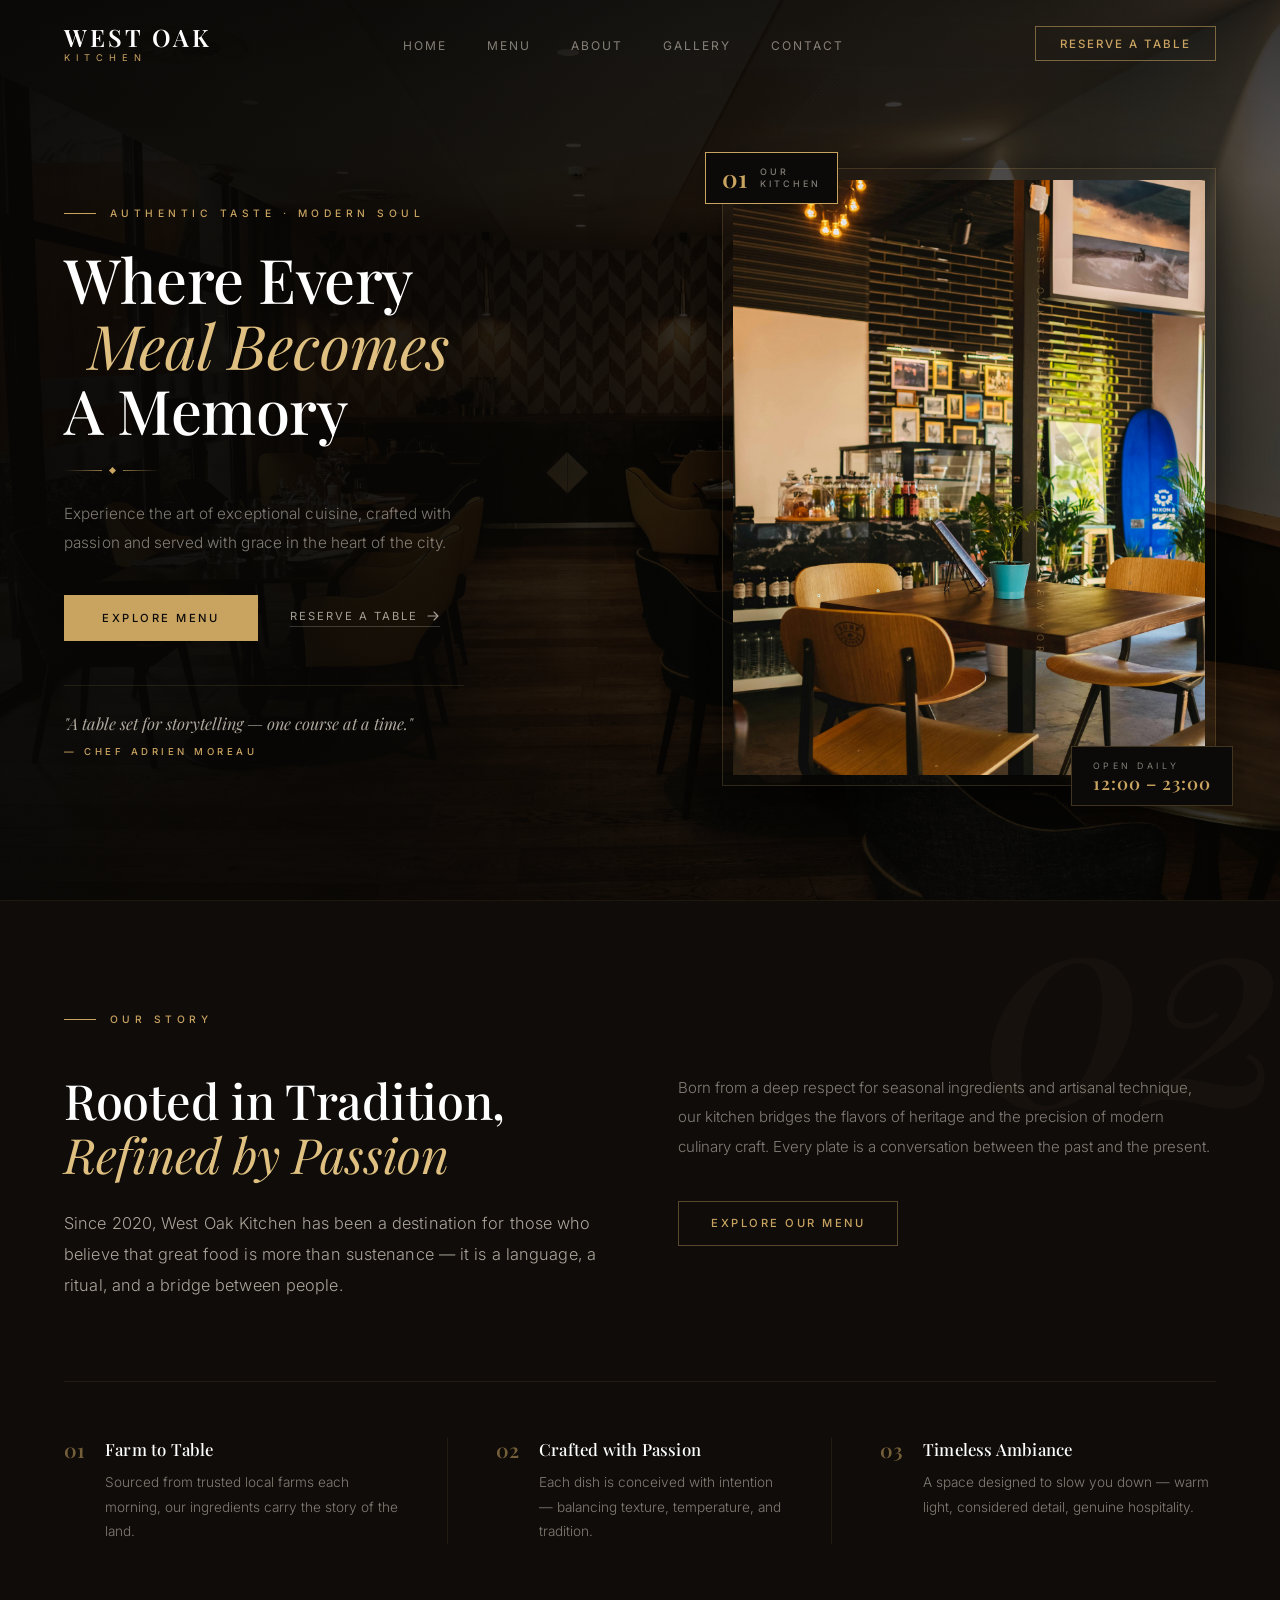
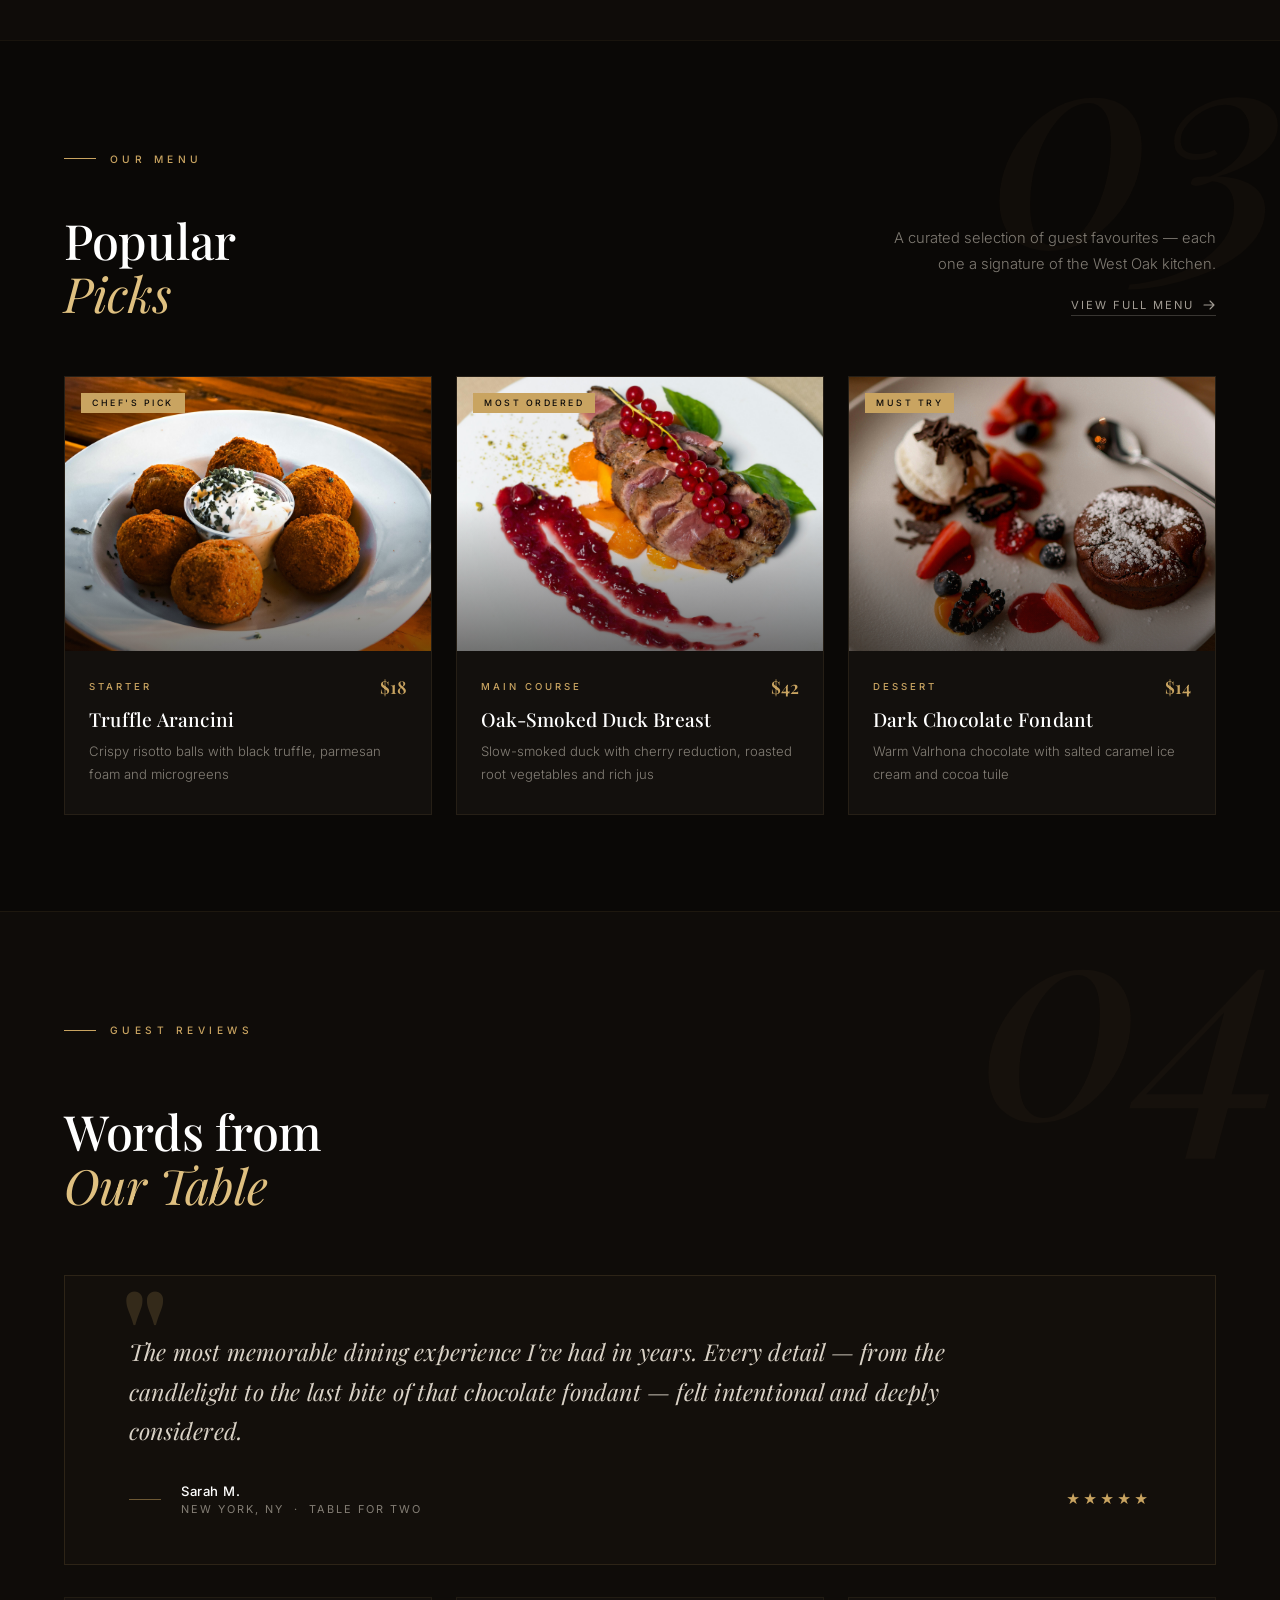
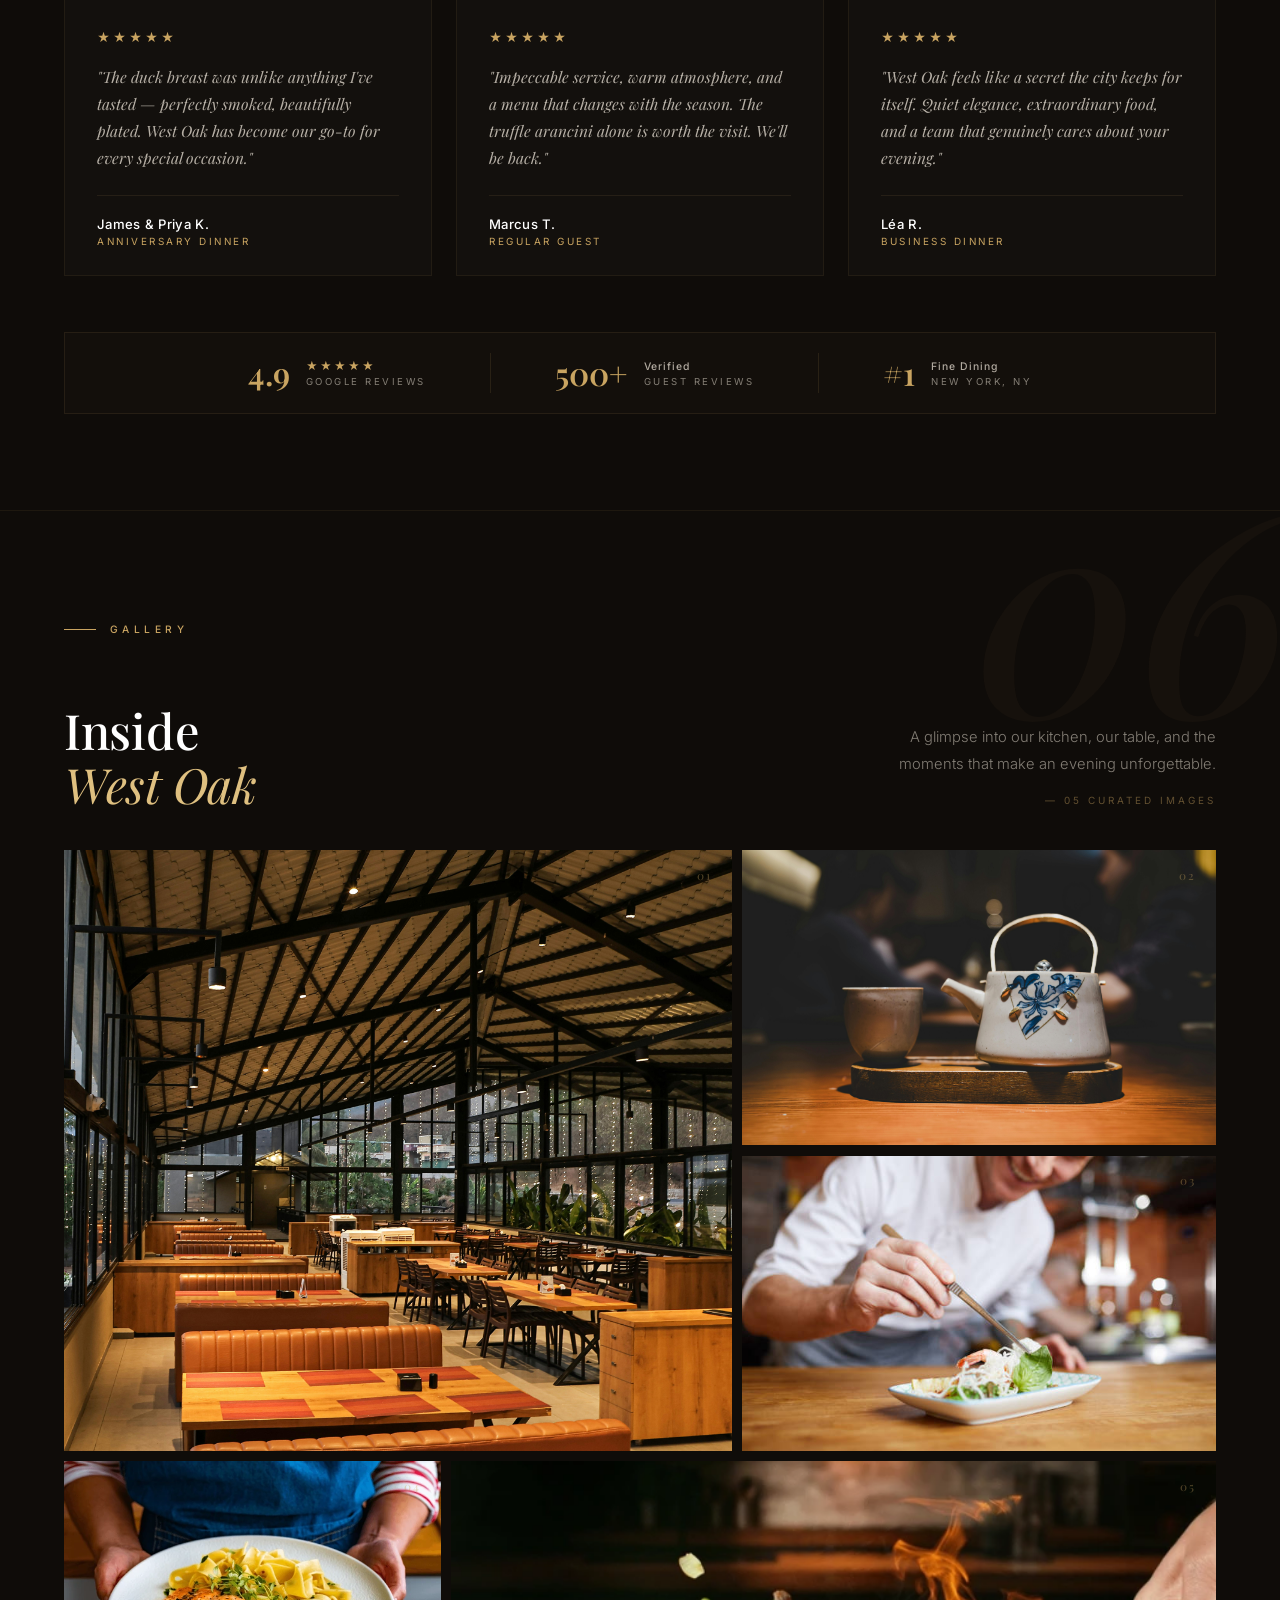
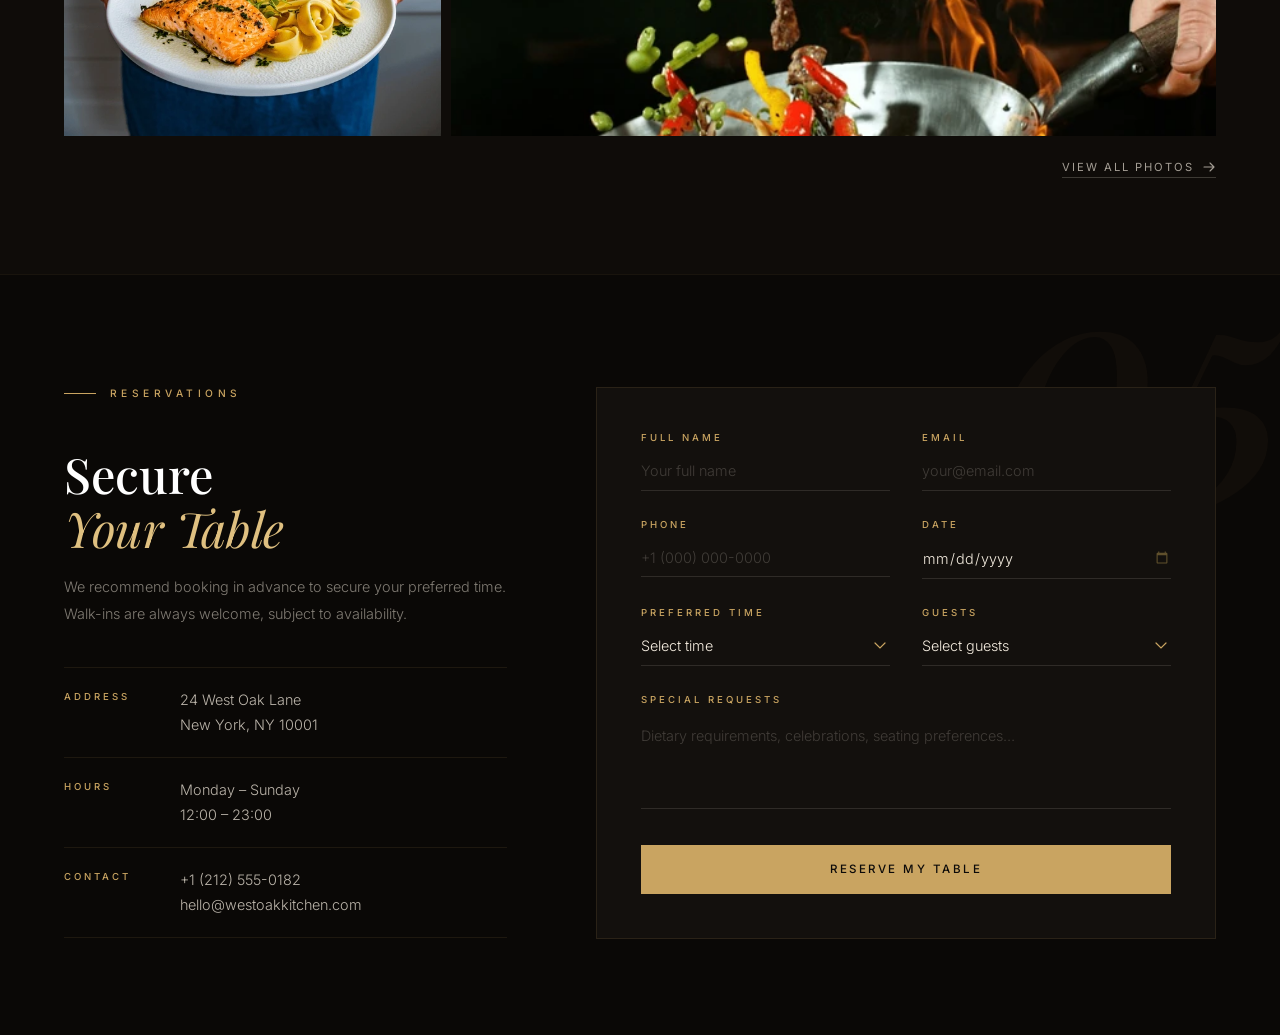
==== commit 88c7d2f1: "Refactor code structure for improved readability and maintainability" ====
--- a/index.html
+++ b/index.html
@@ -374,77 +374,83 @@
         <div class="gallery-container">
 
             <div class="gallery-header">
-                <div class="section-tag">
-                    <span class="tag-line"></span>
-                    <span class="tag-text">Gallery</span>
-                </div>
-                <div class="gallery-header-row">
+                <div class="gallery-header-left">
+                    <div class="section-tag">
+                        <span class="tag-line"></span>
+                        <span class="tag-text">Gallery</span>
+                    </div>
                     <h2 class="gallery-title">
                         Inside<br>
                         <em>West Oak</em>
                     </h2>
+                </div>
+                <div class="gallery-header-right">
                     <p class="gallery-intro">A glimpse into our kitchen, our table, and the moments that make an evening unforgettable.</p>
+                    <span class="gallery-count">— 05 curated images</span>
                 </div>
             </div>
 
             <div class="gallery-grid">
 
-                <div class="gallery-item gi-tall">
-                    <img src="images/herosection.jpg" alt="Kitchen Stories">
+                <div class="gallery-item gi-1">
+                    <img src="images/gallery1.jpg" alt="The Dining Room">
+                    <span class="gi-num">01</span>
                     <div class="gallery-label">
+                        <span class="gl-line"></span>
                         <span class="gl-cat">Ambiance</span>
-                        <strong class="gl-name">Kitchen Stories</strong>
-                    </div>
-                </div>
-
-                <div class="gallery-item">
-                    <img src="images/herosection.jpg" alt="Table Settings">
+                        <strong class="gl-name">The Dining Room</strong>
+                    </div>
+                </div>
+
+                <div class="gallery-item gi-2">
+                    <img src="images/gallery2.jpg" alt="Table Setting">
+                    <span class="gi-num">02</span>
                     <div class="gallery-label">
+                        <span class="gl-line"></span>
                         <span class="gl-cat">Details</span>
-                        <strong class="gl-name">Table Settings</strong>
-                    </div>
-                </div>
-
-                <div class="gallery-item">
-                    <img src="images/herosection.jpg" alt="Signature Dish">
+                        <strong class="gl-name">Table Setting</strong>
+                    </div>
+                </div>
+
+                <div class="gallery-item gi-3">
+                    <img src="images/gallery3.jpg" alt="Chef at Work">
+                    <span class="gi-num">03</span>
                     <div class="gallery-label">
+                        <span class="gl-line"></span>
+                        <span class="gl-cat">Behind the Pass</span>
+                        <strong class="gl-name">Chef at Work</strong>
+                    </div>
+                </div>
+
+                <div class="gallery-item gi-4">
+                    <img src="images/gallery4.jpg" alt="Signature Dish">
+                    <span class="gi-num">04</span>
+                    <div class="gallery-label">
+                        <span class="gl-line"></span>
                         <span class="gl-cat">Cuisine</span>
                         <strong class="gl-name">Signature Dish</strong>
                     </div>
                 </div>
 
-                <div class="gallery-item">
-                    <img src="images/herosection.jpg" alt="The Bar">
+                <div class="gallery-item gi-5">
+                    <img src="images/gallery5.jpg" alt="Evening Ambiance">
+                    <span class="gi-num">05</span>
                     <div class="gallery-label">
-                        <span class="gl-cat">Drinks</span>
-                        <strong class="gl-name">The Bar</strong>
-                    </div>
-                </div>
-
-                <div class="gallery-item">
-                    <img src="images/herosection.jpg" alt="Chef at Work">
-                    <div class="gallery-label">
-                        <span class="gl-cat">Behind the Pass</span>
-                        <strong class="gl-name">Chef at Work</strong>
-                    </div>
-                </div>
-
-                <div class="gallery-item gi-wide">
-                    <img src="images/herosection.jpg" alt="Evening Ambiance">
-                    <div class="gallery-label">
+                        <span class="gl-line"></span>
                         <span class="gl-cat">Experience</span>
                         <strong class="gl-name">Evening Ambiance</strong>
                     </div>
                 </div>
 
-                <div class="gallery-item">
-                    <img src="images/herosection.jpg" alt="Seasonal Ingredients">
-                    <div class="gallery-label">
-                        <span class="gl-cat">Farm to Table</span>
-                        <strong class="gl-name">Seasonal Ingredients</strong>
-                    </div>
-                </div>
-
+            </div>
+
+            <div class="gallery-footer">
+                <a href="#" class="btn-link">
+                    View All Photos
+                    <svg width="14" height="14" viewBox="0 0 14 14" fill="none" aria-hidden="true">
+                        <path d="M2 7h10M8 3l4 4-4 4" stroke="currentColor" stroke-width="1.1" stroke-linecap="round" stroke-linejoin="round"/>
+                    </svg>
+                </a>
             </div>
 
         </div>
--- a/style.css
+++ b/style.css
@@ -1117,15 +1117,25 @@
 }
 
 .gallery-header {
-    margin-bottom: 3rem;
-}
-
-.gallery-header-row {
     display: flex;
     align-items: flex-end;
     justify-content: space-between;
     gap: 3rem;
-    margin-top: 1.25rem;
+    margin-bottom: 2.5rem;
+}
+
+.gallery-header-left {
+    display: flex;
+    flex-direction: column;
+    gap: 1.25rem;
+}
+
+.gallery-header-right {
+    display: flex;
+    flex-direction: column;
+    align-items: flex-end;
+    gap: 1rem;
+    padding-bottom: 0.25rem;
 }
 
 .gallery-title {
@@ -1135,7 +1145,6 @@
     line-height: 1.1;
     color: #fff;
     letter-spacing: -0.3px;
-    flex-shrink: 0;
 }
 .gallery-title em {
     font-style: italic;
@@ -1148,19 +1157,29 @@
     font-weight: 300;
     line-height: 1.85;
     color: var(--text-muted);
-    max-width: 360px;
+    max-width: 340px;
     text-align: right;
+}
+
+.gallery-count {
+    font-size: 0.62rem;
+    letter-spacing: 3px;
+    text-transform: uppercase;
+    color: rgba(201, 164, 97, 0.45);
 }
 
 .gallery-grid {
     display: grid;
-    grid-template-columns: repeat(3, 1fr);
-    grid-auto-rows: 260px;
-    gap: 0.6rem;
-}
-
-.gi-tall { grid-row: span 2; }
-.gi-wide { grid-column: span 2; }
+    grid-template-columns: repeat(12, 1fr);
+    grid-template-rows: 295px 295px 275px;
+    gap: 0.65rem;
+}
+
+.gi-1 { grid-column: 1 / 8;  grid-row: 1 / 3; }
+.gi-2 { grid-column: 8 / 13; grid-row: 1 / 2; }
+.gi-3 { grid-column: 8 / 13; grid-row: 2 / 3; }
+.gi-4 { grid-column: 1 / 5;  grid-row: 3 / 4; }
+.gi-5 { grid-column: 5 / 13; grid-row: 3 / 4; }
 
 .gallery-item {
     position: relative;
@@ -1174,55 +1193,84 @@
     object-fit: cover;
     object-position: center;
     display: block;
-    transition: transform .65s var(--ease);
-}
-
-.gallery-item::after {
+    transition: transform .7s var(--ease);
+}
+
+.gallery-item::before {
     content: '';
     position: absolute;
     inset: 0;
     background: linear-gradient(to top,
-        rgba(8, 6, 4, 0.82) 0%,
-        rgba(8, 6, 4, 0.2)  45%,
-        transparent          100%
+        rgba(8, 6, 4, 0.88) 0%,
+        rgba(8, 6, 4, 0.25) 40%,
+        transparent 70%
     );
     opacity: 0;
-    transition: opacity .35s;
-}
-
-.gallery-item:hover img    { transform: scale(1.06); }
-.gallery-item:hover::after { opacity: 1; }
+    transition: opacity .4s;
+    z-index: 1;
+}
+
+.gallery-item:hover img    { transform: scale(1.05); }
+.gallery-item:hover::before { opacity: 1; }
+
+.gi-num {
+    position: absolute;
+    top: 1.1rem;
+    right: 1.25rem;
+    font-family: var(--serif);
+    font-size: 0.72rem;
+    font-weight: 500;
+    letter-spacing: 2px;
+    color: rgba(201, 164, 97, 0.35);
+    z-index: 2;
+    transition: color .3s;
+}
+.gallery-item:hover .gi-num { color: rgba(201, 164, 97, 0.7); }
 
 .gallery-label {
     position: absolute;
-    bottom: 1.25rem;
-    left: 1.4rem;
+    bottom: 1.5rem;
+    left: 1.5rem;
     z-index: 2;
     display: flex;
     flex-direction: column;
-    gap: 0.2rem;
+    gap: 0.3rem;
     opacity: 0;
-    transform: translateY(10px);
-    transition: opacity .35s var(--ease), transform .35s var(--ease);
+    transform: translateY(12px);
+    transition: opacity .38s var(--ease), transform .38s var(--ease);
 }
 .gallery-item:hover .gallery-label {
     opacity: 1;
     transform: translateY(0);
 }
 
+.gl-line {
+    display: block;
+    width: 24px;
+    height: 1px;
+    background: var(--gold);
+    margin-bottom: 0.2rem;
+}
 .gl-cat {
     font-size: 0.58rem;
-    letter-spacing: 3px;
+    letter-spacing: 3.5px;
     text-transform: uppercase;
     color: var(--gold);
     font-weight: 500;
 }
 .gl-name {
     font-family: var(--serif);
-    font-size: 1.05rem;
+    font-size: 1.1rem;
     font-weight: 500;
     color: #fff;
     letter-spacing: 0.2px;
+    line-height: 1.2;
+}
+
+.gallery-footer {
+    display: flex;
+    justify-content: flex-end;
+    margin-top: 1.5rem;
 }
 
 
@@ -1444,11 +1492,18 @@
     .pillar:not(:last-child)::after { top: auto; bottom: 0; left: 0; right: 0; width: auto; height: 1px; }
     .pillar:not(:first-child) { padding-left: 0; }
 
-    .gallery-header-row  { flex-direction: column; align-items: flex-start; gap: 1rem; }
+    .gallery-header      { flex-direction: column; align-items: flex-start; gap: 1.25rem; }
+    .gallery-header-right{ align-items: flex-start; }
     .gallery-intro       { text-align: left; max-width: 100%; }
-    .gallery-grid        { grid-template-columns: repeat(2, 1fr); grid-auto-rows: 200px; }
-    .gi-tall             { grid-row: span 2; }
-    .gi-wide             { grid-column: span 2; }
+    .gallery-grid {
+        grid-template-columns: 1fr 1fr;
+        grid-template-rows: 220px 220px 220px;
+    }
+    .gi-1 { grid-column: 1 / 2; grid-row: 1 / 3; }
+    .gi-2 { grid-column: 2 / 3; grid-row: 1 / 2; }
+    .gi-3 { grid-column: 2 / 3; grid-row: 2 / 3; }
+    .gi-4 { grid-column: 1 / 2; grid-row: 3 / 4; }
+    .gi-5 { grid-column: 2 / 3; grid-row: 3 / 4; }
 
     .reserve-grid      { grid-template-columns: 1fr; }
     .reserve-form-wrap { padding: 2rem 1.5rem; }
@@ -1503,8 +1558,15 @@
 }
 
 @media (max-width: 500px) {
-    .gallery-grid  { grid-template-columns: 1fr; grid-auto-rows: 220px; }
-    .gi-tall, .gi-wide { grid-row: span 1; grid-column: span 1; }
+    .gallery-grid {
+        grid-template-columns: 1fr;
+        grid-template-rows: repeat(5, 220px);
+    }
+    .gi-1, .gi-2, .gi-3,
+    .gi-4, .gi-5 {
+        grid-column: 1 / 2;
+        grid-row: auto;
+    }
 }
 
 @media (max-width: 600px) {
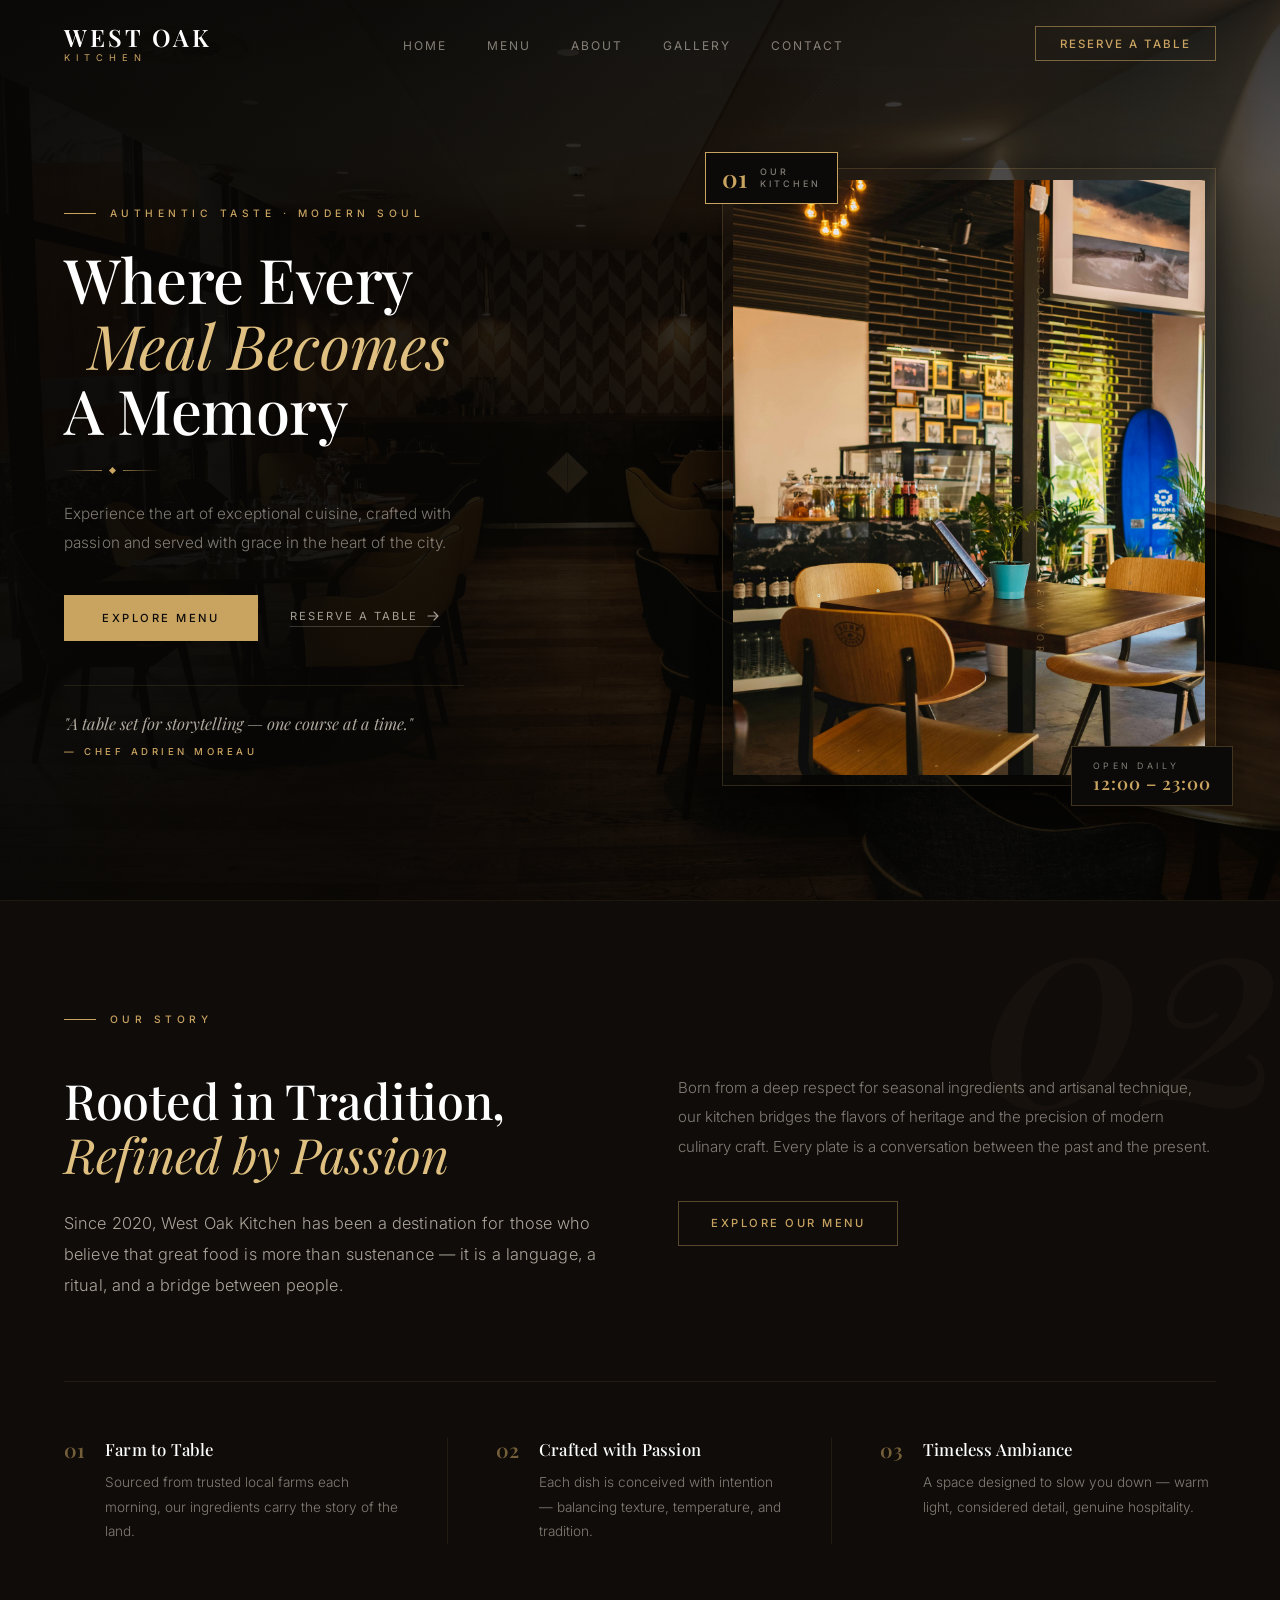
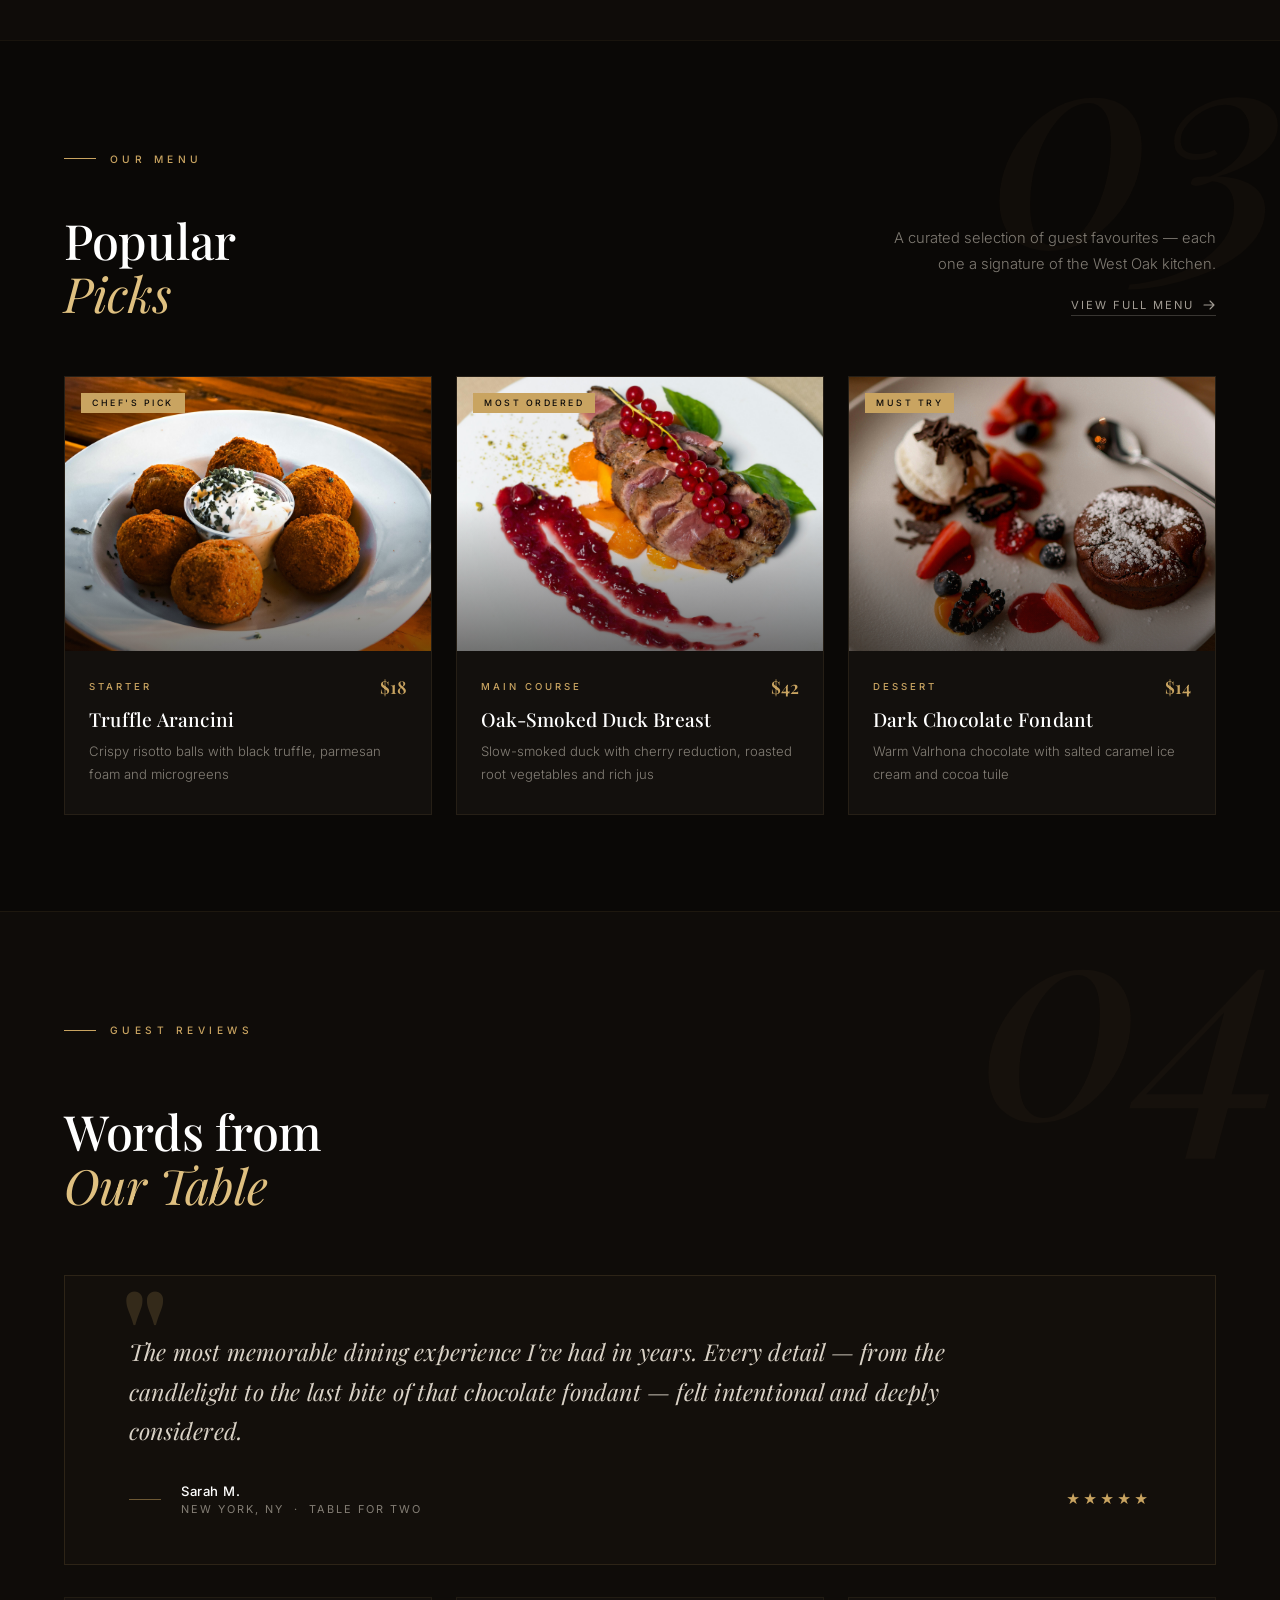
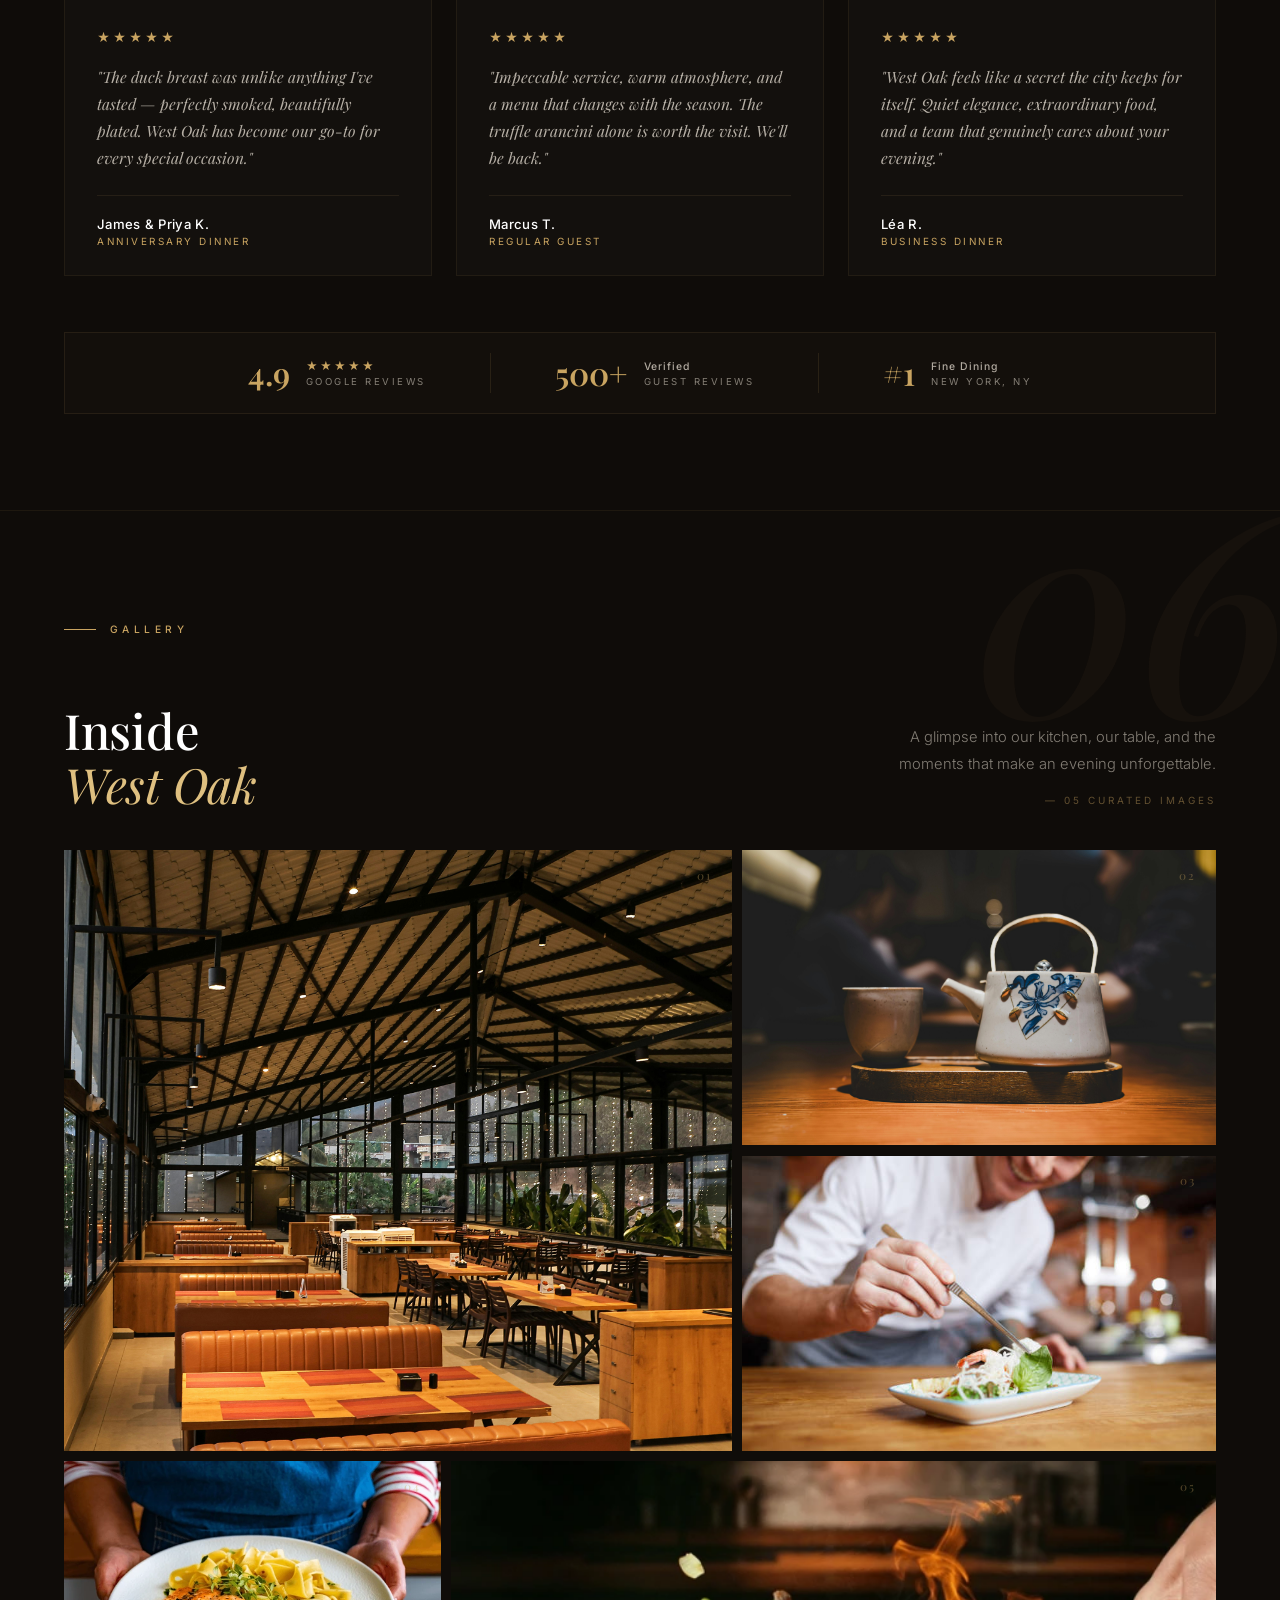
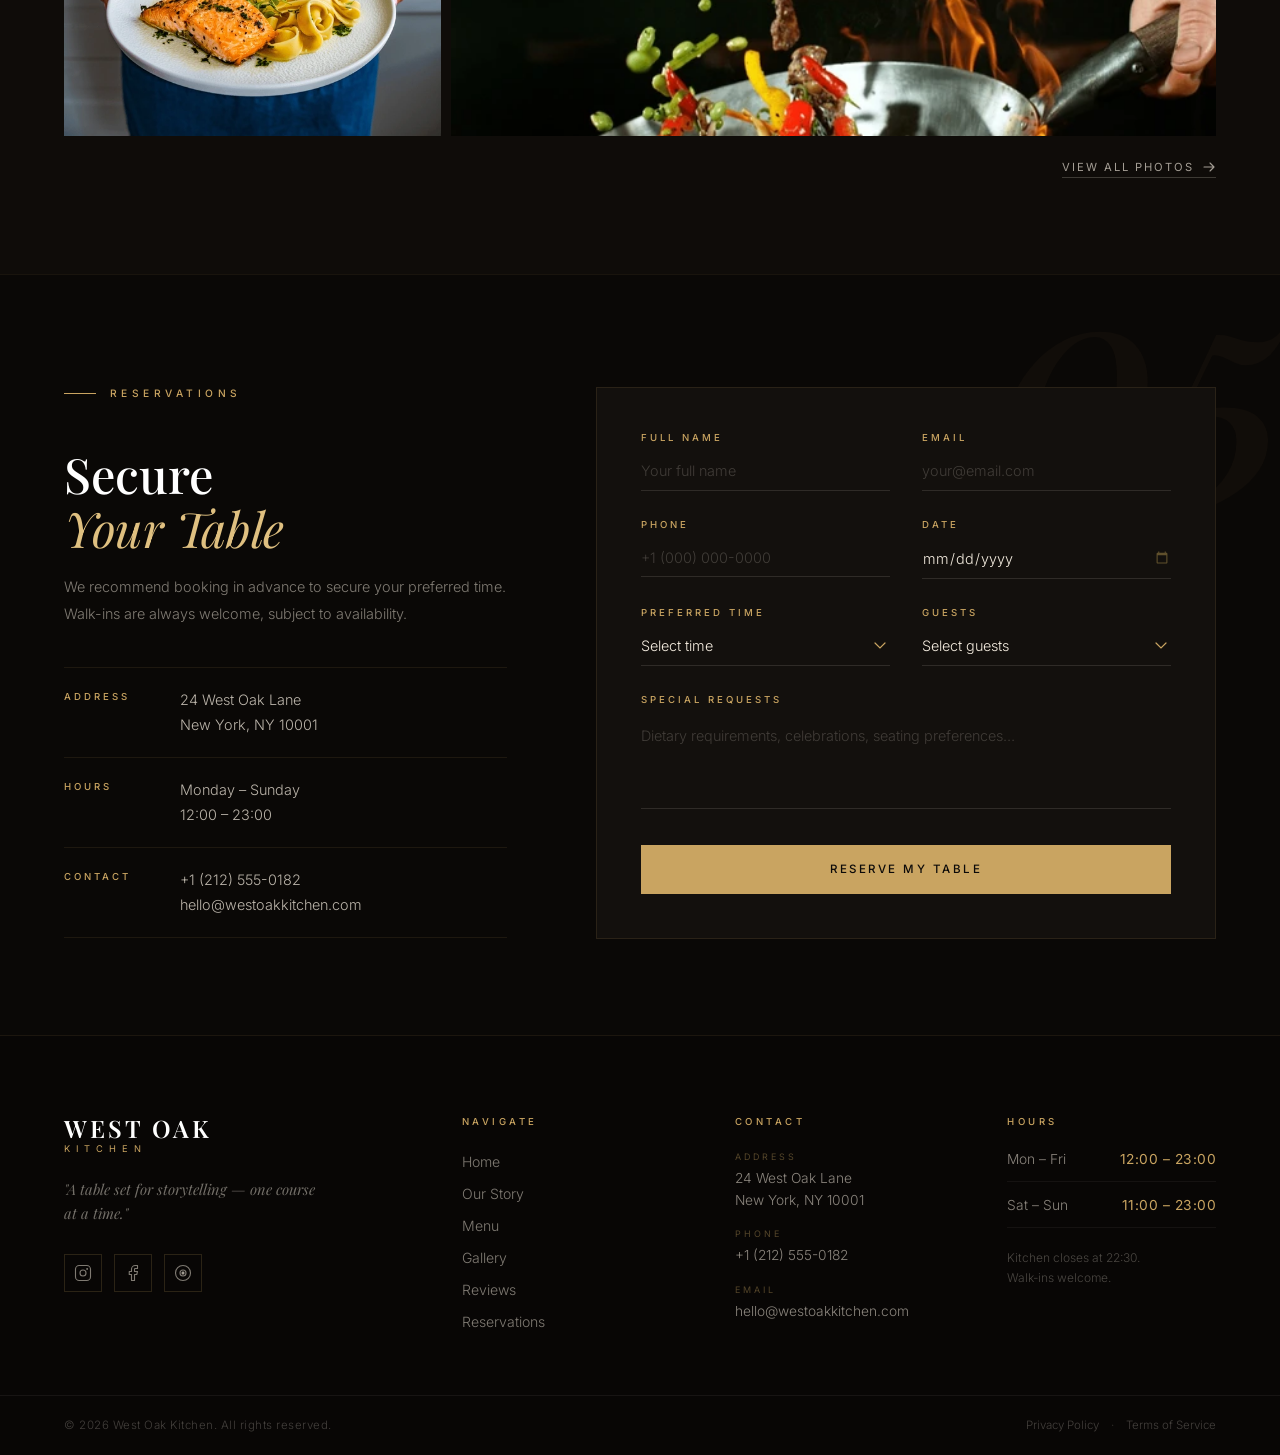
==== commit 7b5c172c: "footer added" ====
--- a/index.html
+++ b/index.html
@@ -3,7 +3,7 @@
 <head>
     <meta charset="UTF-8">
     <meta name="viewport" content="width=device-width, initial-scale=1.0">
-    <title>West Oak Kitchen — Fine Dining</title>
+    <title>West Oak Kitchen - Fine Dining</title>
     <link rel="preconnect" href="https://fonts.googleapis.com">
     <link rel="preconnect" href="https://fonts.gstatic.com" crossorigin>
     <link href="https://fonts.googleapis.com/css2?family=Playfair+Display:ital,wght@0,400;0,500;0,600;0,700;1,400;1,500&family=Inter:wght@300;400;500;600&display=swap" rel="stylesheet">
@@ -574,6 +574,104 @@
     </section>
 
 
+    <!-- ===== FOOTER ===== -->
+     
+    <footer class="footer" id="contact">
+
+        <div class="footer-top">
+            <div class="footer-grid">
+
+                <div class="footer-brand">
+                    <a href="#home" class="footer-logo">
+                        <span class="logo-main">West Oak</span>
+                        <span class="logo-sub">Kitchen</span>
+                    </a>
+                    <p class="footer-tagline">"A table set for storytelling — one course at a time."</p>
+                    <div class="footer-social">
+                        <a href="#" class="social-link" aria-label="Instagram">
+                            <svg width="18" height="18" viewBox="0 0 24 24" fill="none" stroke="currentColor" stroke-width="1.5" stroke-linecap="round" stroke-linejoin="round">
+                                <rect x="2" y="2" width="20" height="20" rx="5"/>
+                                <circle cx="12" cy="12" r="4"/>
+                                <circle cx="17.5" cy="6.5" r="0.5" fill="currentColor"/>
+                            </svg>
+                        </a>
+                        <a href="#" class="social-link" aria-label="Facebook">
+                            <svg width="18" height="18" viewBox="0 0 24 24" fill="none" stroke="currentColor" stroke-width="1.5" stroke-linecap="round" stroke-linejoin="round">
+                                <path d="M18 2h-3a5 5 0 0 0-5 5v3H7v4h3v8h4v-8h3l1-4h-4V7a1 1 0 0 1 1-1h3z"/>
+                            </svg>
+                        </a>
+                        <a href="#" class="social-link" aria-label="TripAdvisor">
+                            <svg width="18" height="18" viewBox="0 0 24 24" fill="none" stroke="currentColor" stroke-width="1.5" stroke-linecap="round" stroke-linejoin="round">
+                                <circle cx="12" cy="12" r="10"/>
+                                <path d="M12 8c-2.2 0-4 1.8-4 4s1.8 4 4 4 4-1.8 4-4-1.8-4-4-4z"/>
+                                <circle cx="12" cy="12" r="1.5" fill="currentColor"/>
+                            </svg>
+                        </a>
+                    </div>
+                </div>
+
+                <div class="footer-col">
+                    <h4 class="footer-col-title">Navigate</h4>
+                    <ul class="footer-links">
+                        <li><a href="#home">Home</a></li>
+                        <li><a href="#about">Our Story</a></li>
+                        <li><a href="#menu">Menu</a></li>
+                        <li><a href="#gallery">Gallery</a></li>
+                        <li><a href="#reviews">Reviews</a></li>
+                        <li><a href="#reserve">Reservations</a></li>
+                    </ul>
+                </div>
+
+                <div class="footer-col">
+                    <h4 class="footer-col-title">Contact</h4>
+                    <ul class="footer-info">
+                        <li>
+                            <span class="fi-label">Address</span>
+                            <span>24 West Oak Lane<br>New York, NY 10001</span>
+                        </li>
+                        <li>
+                            <span class="fi-label">Phone</span>
+                            <a href="tel:+12125550182">+1 (212) 555-0182</a>
+                        </li>
+                        <li>
+                            <span class="fi-label">Email</span>
+                            <a href="mailto:hello@westoakkitchen.com">hello@westoakkitchen.com</a>
+                        </li>
+                    </ul>
+                </div>
+
+                <div class="footer-col">
+                    <h4 class="footer-col-title">Hours</h4>
+                    <ul class="footer-hours">
+                        <li>
+                            <span>Mon – Fri</span>
+                            <span class="fh-time">12:00 – 23:00</span>
+                        </li>
+                        <li>
+                            <span>Sat – Sun</span>
+                            <span class="fh-time">11:00 – 23:00</span>
+                        </li>
+                    </ul>
+                    <p class="footer-hours-note">Kitchen closes at 22:30.<br>Walk-ins welcome.</p>
+                </div>
+
+            </div>
+        </div>
+
+        <div class="footer-bottom">
+            <div class="footer-bottom-inner">
+                <p class="footer-copy">© 2026 West Oak Kitchen. All rights reserved.</p>
+                <div class="footer-legal">
+                    <a href="#">Privacy Policy</a>
+                    <span>·</span>
+                    <a href="#">Terms of Service</a>
+                </div>
+            </div>
+        </div>
+
+    </footer>
+
+
     <script>
         const navbar   = document.getElementById('navbar');
         const hamburger = document.getElementById('hamburger');
--- a/style.css
+++ b/style.css
@@ -1483,6 +1483,190 @@
 }
 
 
+/* ─── FOOTER ──────────────────────────────────────────── */
+
+.footer {
+    background: #080605;
+    border-top: 1px solid rgba(201, 164, 97, 0.1);
+}
+
+.footer-top {
+    max-width: 1300px;
+    width: 100%;
+    margin: 0 auto;
+    padding: 5rem var(--pad) 4rem;
+}
+
+.footer-grid {
+    display: grid;
+    grid-template-columns: 1.6fr 1fr 1fr 1fr;
+    gap: clamp(2rem, 5vw, 5rem);
+    align-items: start;
+}
+
+.footer-logo {
+    display: flex;
+    flex-direction: column;
+    line-height: 1;
+    margin-bottom: 1.5rem;
+}
+
+.footer-tagline {
+    font-family: var(--serif);
+    font-style: italic;
+    font-size: 0.92rem;
+    font-weight: 400;
+    line-height: 1.65;
+    color: rgba(245, 237, 224, 0.45);
+    margin-bottom: 1.75rem;
+    max-width: 260px;
+}
+
+.footer-social {
+    display: flex;
+    gap: 0.75rem;
+    align-items: center;
+}
+
+.social-link {
+    display: flex;
+    align-items: center;
+    justify-content: center;
+    width: 38px; height: 38px;
+    border: 1px solid rgba(201, 164, 97, 0.18);
+    color: var(--text-muted);
+    transition: border-color .25s, color .25s;
+}
+.social-link:hover {
+    border-color: var(--gold);
+    color: var(--gold);
+}
+
+.footer-col-title {
+    font-size: 0.6rem;
+    font-weight: 500;
+    letter-spacing: 3.5px;
+    text-transform: uppercase;
+    color: var(--gold);
+    margin-bottom: 1.5rem;
+}
+
+.footer-links {
+    display: flex;
+    flex-direction: column;
+    gap: 0.75rem;
+}
+.footer-links a {
+    font-size: 0.88rem;
+    font-weight: 300;
+    color: rgba(245, 237, 224, 0.5);
+    transition: color .25s;
+    position: relative;
+    width: fit-content;
+}
+.footer-links a::after {
+    content: '';
+    position: absolute;
+    bottom: -2px; left: 0;
+    width: 0; height: 1px;
+    background: var(--gold);
+    transition: width .3s var(--ease);
+}
+.footer-links a:hover { color: var(--gold); }
+.footer-links a:hover::after { width: 100%; }
+
+.footer-info {
+    display: flex;
+    flex-direction: column;
+    gap: 1.1rem;
+}
+.footer-info li {
+    display: flex;
+    flex-direction: column;
+    gap: 0.3rem;
+}
+.fi-label {
+    font-size: 0.56rem;
+    letter-spacing: 3px;
+    text-transform: uppercase;
+    color: rgba(201, 164, 97, 0.4);
+}
+.footer-info span:not(.fi-label),
+.footer-info a {
+    font-size: 0.86rem;
+    font-weight: 300;
+    line-height: 1.6;
+    color: rgba(245, 237, 224, 0.55);
+    transition: color .25s;
+}
+.footer-info a:hover { color: var(--gold); }
+
+.footer-hours {
+    display: flex;
+    flex-direction: column;
+    gap: 0.9rem;
+    margin-bottom: 1.25rem;
+}
+.footer-hours li {
+    display: flex;
+    justify-content: space-between;
+    align-items: center;
+    gap: 1rem;
+    font-size: 0.86rem;
+    font-weight: 300;
+    color: rgba(245, 237, 224, 0.55);
+    padding-bottom: 0.9rem;
+    border-bottom: 1px solid rgba(245, 237, 224, 0.05);
+}
+.fh-time {
+    color: var(--gold) !important;
+    font-weight: 400;
+    letter-spacing: 0.5px;
+}
+.footer-hours-note {
+    font-size: 0.75rem;
+    font-weight: 300;
+    line-height: 1.65;
+    color: rgba(245, 237, 224, 0.28);
+}
+
+.footer-bottom {
+    border-top: 1px solid rgba(245, 237, 224, 0.06);
+}
+.footer-bottom-inner {
+    max-width: 1300px;
+    width: 100%;
+    margin: 0 auto;
+    padding: 1.4rem var(--pad);
+    display: flex;
+    align-items: center;
+    justify-content: space-between;
+    gap: 2rem;
+}
+.footer-copy {
+    font-size: 0.72rem;
+    font-weight: 300;
+    letter-spacing: 0.5px;
+    color: rgba(245, 237, 224, 0.25);
+}
+.footer-legal {
+    display: flex;
+    align-items: center;
+    gap: 0.75rem;
+}
+.footer-legal a {
+    font-size: 0.72rem;
+    font-weight: 300;
+    color: rgba(245, 237, 224, 0.25);
+    transition: color .25s;
+}
+.footer-legal a:hover { color: var(--gold); }
+.footer-legal span {
+    color: rgba(245, 237, 224, 0.15);
+    font-size: 0.7rem;
+}
+
+
 /* ─── RESPONSIVE ──────────────────────────────────────── */
 
 @media (max-width: 900px) {
@@ -1491,6 +1675,10 @@
     .pillar        { padding: 0 0 2.5rem 0; }
     .pillar:not(:last-child)::after { top: auto; bottom: 0; left: 0; right: 0; width: auto; height: 1px; }
     .pillar:not(:first-child) { padding-left: 0; }
+
+    .footer-grid         { grid-template-columns: 1fr 1fr; gap: 3rem 2.5rem; }
+    .footer-brand        { grid-column: 1 / -1; }
+    .footer-bottom-inner { flex-direction: column; align-items: flex-start; gap: 0.75rem; }
 
     .gallery-header      { flex-direction: column; align-items: flex-start; gap: 1.25rem; }
     .gallery-header-right{ align-items: flex-start; }
@@ -1573,6 +1761,8 @@
     :root { --nav-h: 66px; }
 
     .hero-watermark { display: none; }
+    .footer-grid         { grid-template-columns: 1fr; }
+    .footer-brand        { grid-column: auto; }
     .hero-actions   { flex-direction: column; align-items: flex-start; gap: 1.2rem; }
     .btn-fill       { width: 100%; justify-content: center; }
     .hero-visual    { max-width: 100%; padding-right: 1rem; }
